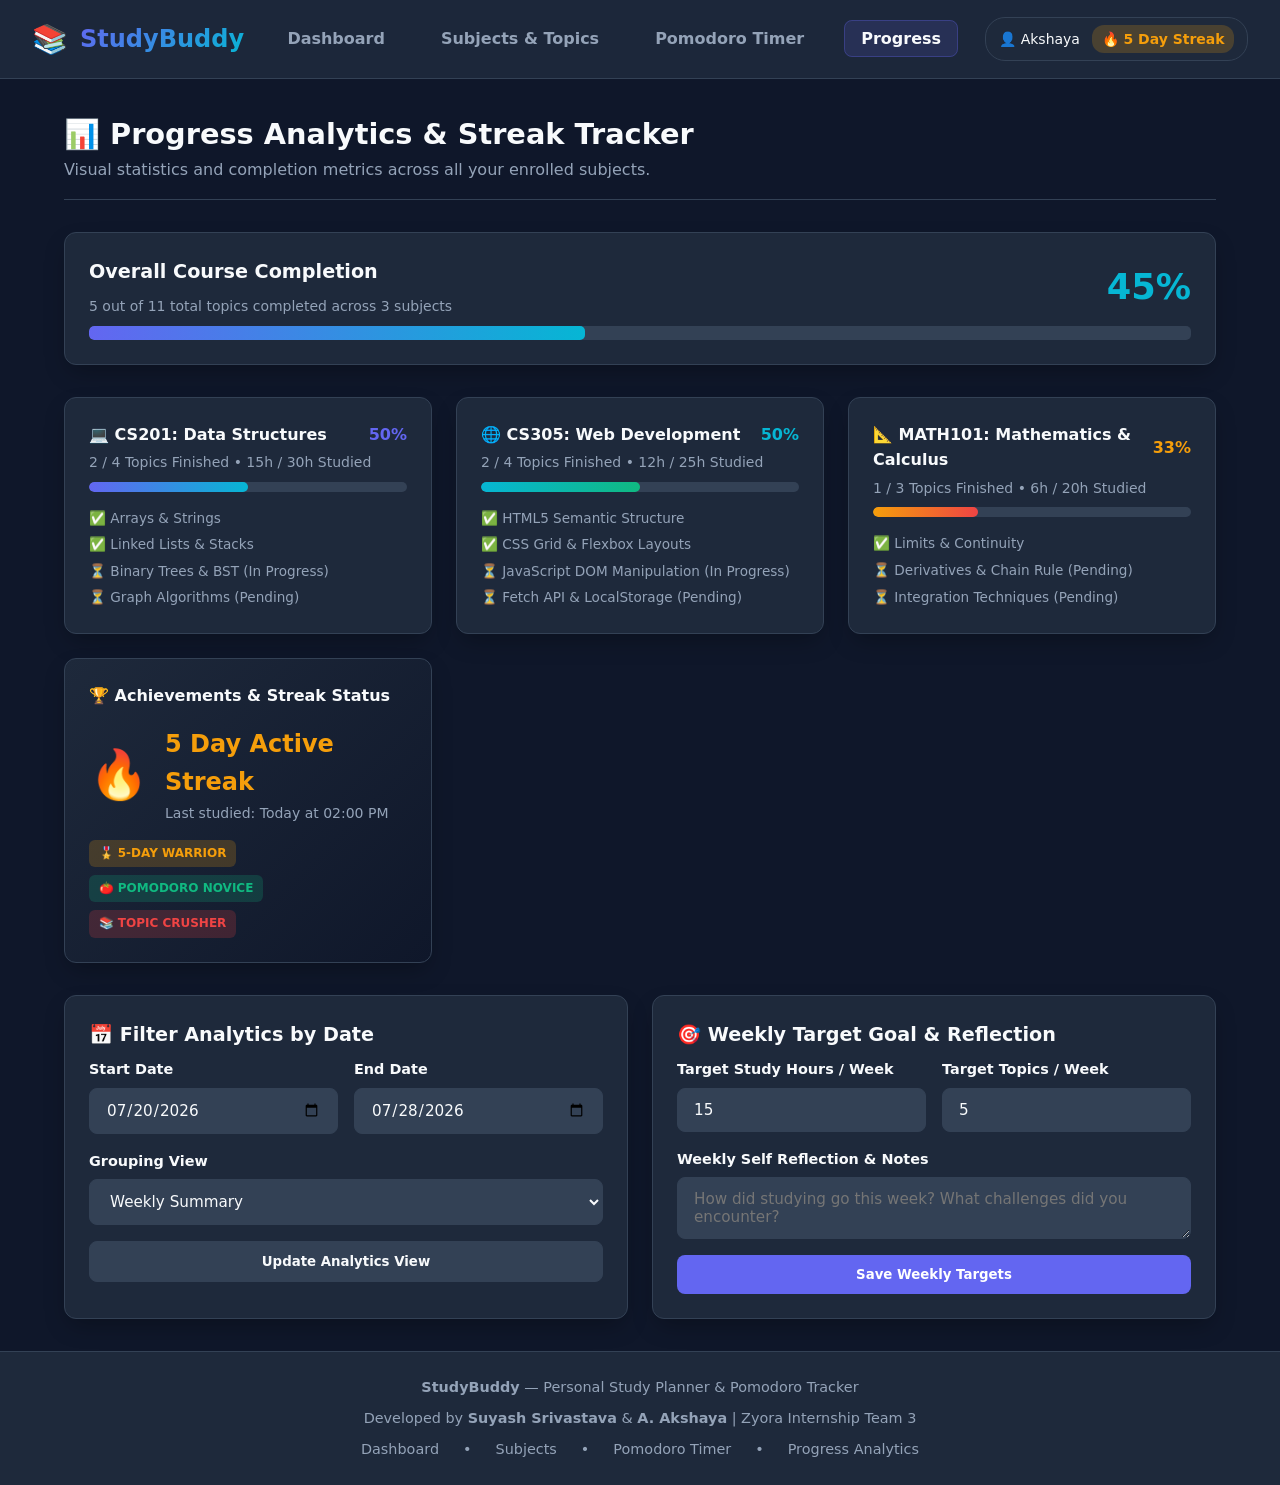
==== pages/progress.html @ 3e4cda9d "refactor: reorganize folder structure into /pages, /css, /js, /images and convert all pages to pure " ====
<!DOCTYPE html>
<html lang="en">
<head>
  <meta charset="UTF-8">
  <meta name="viewport" content="width=device-width, initial-scale=1.0">
  <title>Progress & Analytics — StudyBuddy</title>
  <meta name="description" content="Track study progress, view subject completion percentages, streak counter history, and set weekly learning targets.">
  <link rel="stylesheet" href="../css/style.css">
</head>
<body>

  <!-- Header & Navigation -->
  <header>
    <div class="logo-area">
      <span>📚</span>
      <h1>StudyBuddy</h1>
    </div>
    <nav aria-label="Main Navigation">
      <ul>
        <li><a href="../index.html">Dashboard</a></li>
        <li><a href="subjects.html">Subjects & Topics</a></li>
        <li><a href="timer.html">Pomodoro Timer</a></li>
        <li><a href="progress.html" class="active">Progress</a></li>
      </ul>
    </nav>
    <div class="user-badge">
      <span>👤 Akshaya</span>
      <span class="streak-pill">🔥 5 Day Streak</span>
    </div>
  </header>

  <!-- Main Content Area -->
  <main id="main-content">
    
    <!-- Page Header -->
    <div class="page-header">
      <div>
        <h2>📊 Progress Analytics & Streak Tracker</h2>
        <p>Visual statistics and completion metrics across all your enrolled subjects.</p>
      </div>
    </div>

    <!-- Overall Summary Banner -->
    <section class="card" id="overall-progress-card">
      <div class="progress-summary-header">
        <div>
          <h3>Overall Course Completion</h3>
          <p class="section-subtext">5 out of 11 total topics completed across 3 subjects</p>
        </div>
        <div class="progress-percentage-large">45%</div>
      </div>

      <div class="progress-bar-bg progress-bar-large">
        <div class="progress-bar-fill progress-fill-45"></div>
      </div>
    </section>

    <!-- Progress per Subject Cards Grid -->
    <section id="subject-progress-grid" class="grid-2">
      
      <!-- CS201 Progress Card -->
      <article class="card">
        <div class="progress-card-header">
          <h4>💻 CS201: Data Structures</h4>
          <span class="progress-badge-primary">50%</span>
        </div>
        <p class="section-subtext">2 / 4 Topics Finished • 15h / 30h Studied</p>
        <div class="progress-bar-bg">
          <div class="progress-bar-fill progress-fill-50"></div>
        </div>
        <ul class="progress-topic-breakdown">
          <li>✅ Arrays & Strings</li>
          <li>✅ Linked Lists & Stacks</li>
          <li>⏳ Binary Trees & BST (In Progress)</li>
          <li>⏳ Graph Algorithms (Pending)</li>
        </ul>
      </article>

      <!-- CS305 Progress Card -->
      <article class="card">
        <div class="progress-card-header">
          <h4>🌐 CS305: Web Development</h4>
          <span class="progress-badge-secondary">50%</span>
        </div>
        <p class="section-subtext">2 / 4 Topics Finished • 12h / 25h Studied</p>
        <div class="progress-bar-bg">
          <div class="progress-bar-fill progress-fill-50 progress-cyan"></div>
        </div>
        <ul class="progress-topic-breakdown">
          <li>✅ HTML5 Semantic Structure</li>
          <li>✅ CSS Grid & Flexbox Layouts</li>
          <li>⏳ JavaScript DOM Manipulation (In Progress)</li>
          <li>⏳ Fetch API & LocalStorage (Pending)</li>
        </ul>
      </article>

      <!-- MATH101 Progress Card -->
      <article class="card">
        <div class="progress-card-header">
          <h4>📐 MATH101: Mathematics & Calculus</h4>
          <span class="progress-badge-accent">33%</span>
        </div>
        <p class="section-subtext">1 / 3 Topics Finished • 6h / 20h Studied</p>
        <div class="progress-bar-bg">
          <div class="progress-bar-fill progress-fill-33 progress-amber"></div>
        </div>
        <ul class="progress-topic-breakdown">
          <li>✅ Limits & Continuity</li>
          <li>⏳ Derivatives & Chain Rule (Pending)</li>
          <li>⏳ Integration Techniques (Pending)</li>
        </ul>
      </article>

      <!-- Streak & Badges Card -->
      <article class="card achievement-card">
        <h4>🏆 Achievements & Streak Status</h4>
        <div class="streak-banner">
          <div class="streak-icon">🔥</div>
          <div>
            <div class="streak-title">5 Day Active Streak</div>
            <p class="section-subtext">Last studied: Today at 02:00 PM</p>
          </div>
        </div>
        <div class="badge-row">
          <span class="badge badge-medium">🎖️ 5-Day Warrior</span>
          <span class="badge badge-low">🍅 Pomodoro Novice</span>
          <span class="badge badge-high">📚 Topic Crusher</span>
        </div>
      </article>

    </section>

    <!-- Two-Column Section: Date Filter Form & Goal Reflection Form -->
    <div class="grid-2">

      <!-- Form 1: Progress Date Range Filter -->
      <section class="card" id="date-filter-card">
        <h3>📅 Filter Analytics by Date</h3>
        <form id="progress-filter-form" action="#" method="GET">
          <div class="form-row">
            <div class="form-group">
              <label for="start-date">Start Date</label>
              <input type="date" id="start-date" name="start-date" value="2026-07-20">
            </div>

            <div class="form-group">
              <label for="end-date">End Date</label>
              <input type="date" id="end-date" name="end-date" value="2026-07-28">
            </div>
          </div>

          <div class="form-group">
            <label for="view-type">Grouping View</label>
            <select id="view-type" name="view-type">
              <option value="daily">Daily Breakdown</option>
              <option value="weekly" selected>Weekly Summary</option>
              <option value="monthly">Monthly Overview</option>
            </select>
          </div>

          <button type="submit" class="btn btn-secondary">Update Analytics View</button>
        </form>
      </section>

      <!-- Form 2: Weekly Goal Setting & Self Reflection -->
      <section class="card" id="goal-reflection-card">
        <h3>🎯 Weekly Target Goal & Reflection</h3>
        <form id="weekly-goal-form" action="#" method="POST">
          <div class="form-row">
            <div class="form-group">
              <label for="target-weekly-hours">Target Study Hours / Week</label>
              <input type="number" id="target-weekly-hours" name="target-weekly-hours" value="15" min="1" max="100" required>
            </div>

            <div class="form-group">
              <label for="target-topics-count">Target Topics / Week</label>
              <input type="number" id="target-topics-count" name="target-topics-count" value="5" min="1" max="50" required>
            </div>
          </div>

          <div class="form-group">
            <label for="weekly-reflection">Weekly Self Reflection & Notes</label>
            <textarea id="weekly-reflection" name="weekly-reflection" rows="2" placeholder="How did studying go this week? What challenges did you encounter?"></textarea>
          </div>

          <button type="submit" class="btn">Save Weekly Targets</button>
        </form>
      </section>

    </div>

  </main>

  <!-- Shared Footer -->
  <footer>
    <p><strong>StudyBuddy</strong> — Personal Study Planner & Pomodoro Tracker</p>
    <p>Developed by <strong>Suyash Srivastava</strong> & <strong>A. Akshaya</strong> | Zyora Internship Team 3</p>
    <div class="footer-links">
      <a href="../index.html">Dashboard</a> •
      <a href="subjects.html">Subjects</a> •
      <a href="timer.html">Pomodoro Timer</a> •
      <a href="progress.html">Progress Analytics</a>
    </div>
  </footer>

  <script src="../js/script.js"></script>
</body>
</html>
---- css/style.css ----
/* StudyBuddy CSS Stylesheet */
:root {
  --primary: #6366f1;
  --primary-hover: #4f46e5;
  --secondary: #06b6d4;
  --accent: #f59e0b;
  --success: #10b981;
  --danger: #ef4444;
  --bg-dark: #0f172a;
  --bg-card: #1e293b;
  --bg-input: #334155;
  --text-main: #f8fafc;
  --text-muted: #94a3b8;
  --border: #334155;
  --radius: 12px;
  --shadow: 0 10px 25px -5px rgba(0, 0, 0, 0.3);
}

* {
  box-sizing: border-box;
  margin: 0;
  padding: 0;
  font-family: 'Segoe UI', system-ui, -apple-system, sans-serif;
}

body {
  background-color: var(--bg-dark);
  color: var(--text-main);
  line-height: 1.6;
  min-height: 100vh;
  display: flex;
  flex-direction: column;
}

/* Header & Navigation */
header {
  background-color: rgba(30, 41, 59, 0.95);
  backdrop-filter: blur(10px);
  border-bottom: 1px solid var(--border);
  position: sticky;
  top: 0;
  z-index: 100;
  padding: 1rem 2rem;
  display: flex;
  justify-content: space-between;
  align-items: center;
  flex-wrap: wrap;
  gap: 1rem;
}

.logo-area {
  display: flex;
  align-items: center;
  gap: 0.75rem;
}

.logo-area span {
  font-size: 1.8rem;
}

.logo-area h1 {
  font-size: 1.5rem;
  font-weight: 700;
  background: linear-gradient(135deg, #6366f1, #06b6d4);
  -webkit-background-clip: text;
  -webkit-text-fill-color: transparent;
}

nav ul {
  display: flex;
  list-style: none;
  gap: 1.5rem;
}

nav a {
  color: var(--text-muted);
  text-decoration: none;
  font-weight: 600;
  padding: 0.5rem 1rem;
  border-radius: 8px;
  transition: all 0.2s ease;
}

nav a:hover,
nav a.active {
  color: var(--text-main);
  background-color: rgba(99, 102, 241, 0.15);
  border: 1px solid rgba(99, 102, 241, 0.3);
}

.user-badge {
  display: flex;
  align-items: center;
  gap: 0.75rem;
  background: var(--bg-card);
  padding: 0.4rem 0.8rem;
  border-radius: 20px;
  border: 1px solid var(--border);
  font-size: 0.875rem;
}

.streak-pill {
  background: rgba(245, 158, 11, 0.2);
  color: var(--accent);
  padding: 0.2rem 0.6rem;
  border-radius: 12px;
  font-weight: 700;
}

/* Main Container */
main {
  flex: 1;
  max-width: 1200px;
  width: 100%;
  margin: 0 auto;
  padding: 2rem 1.5rem;
  display: flex;
  flex-direction: column;
  gap: 2rem;
}

.page-header {
  display: flex;
  justify-content: space-between;
  align-items: center;
  flex-wrap: wrap;
  gap: 1rem;
  padding-bottom: 1rem;
  border-bottom: 1px solid var(--border);
}

.page-header h2 {
  font-size: 1.8rem;
  font-weight: 700;
}

.page-header p {
  color: var(--text-muted);
}

/* Welcome Banner */
#welcome-banner {
  background: linear-gradient(135deg, #1e1b4b, #312e81);
  border-color: #4338ca;
  display: flex;
  justify-content: space-between;
  align-items: center;
  flex-wrap: wrap;
  gap: 1rem;
}

#welcome-banner p {
  color: #c7d2fe;
}

/* Grids */
.grid-2 {
  display: grid;
  grid-template-columns: repeat(auto-fit, minmax(320px, 1fr));
  gap: 1.5rem;
}

.grid-4 {
  display: grid;
  grid-template-columns: repeat(auto-fit, minmax(220px, 1fr));
  gap: 1.25rem;
}

.form-column {
  display: flex;
  flex-direction: column;
  gap: 1.5rem;
}

/* Cards */
.card {
  background: var(--bg-card);
  border: 1px solid var(--border);
  border-radius: var(--radius);
  padding: 1.5rem;
  box-shadow: var(--shadow);
}

.card h3 {
  font-size: 1.2rem;
  margin-bottom: 0.5rem;
}

.stat-card {
  display: flex;
  align-items: center;
  gap: 1rem;
}

.stat-icon {
  font-size: 2rem;
  width: 50px;
  height: 50px;
  border-radius: 12px;
  background: rgba(99, 102, 241, 0.15);
  display: flex;
  align-items: center;
  justify-content: center;
}

.stat-value {
  font-size: 1.8rem;
  font-weight: 800;
  line-height: 1;
}

.stat-label {
  color: var(--text-muted);
  font-size: 0.875rem;
}

/* Forms & Inputs */
form {
  display: flex;
  flex-direction: column;
  gap: 1rem;

}

.form-group {
  display: flex;
  flex-direction: column;
  gap: 0.4rem;
}

.form-row {
  display: flex;
  gap: 1rem;
  flex-wrap: wrap;
}

.form-row .form-group {
  flex: 1;
  min-width: 200px;
}

.filter-form-row {
  align-items: flex-end;
}

.flex-2 {
  flex: 2;
}

label {
  font-weight: 600;
  font-size: 0.9rem;
  color: var(--text-main);
}

.checkbox-label {
  display: flex;
  align-items: center;
  gap: 0.5rem;
  cursor: pointer;
}

input[type="text"],
input[type="number"],
input[type="date"],
input[type="time"],
select,
textarea {
  width: 100%;
  padding: 0.75rem 1rem;
  background: var(--bg-input);
  border: 1px solid var(--border);
  border-radius: 8px;
  color: var(--text-main);
  font-size: 0.95rem;
  outline: none;
  transition: border-color 0.2s ease;
}

input:focus,
select:focus,
textarea:focus {
  border-color: var(--primary);
}

.btn {
  display: inline-flex;
  align-items: center;
  justify-content: center;
  gap: 0.5rem;
  padding: 0.75rem 1.5rem;
  background: var(--primary);
  color: #fff;
  font-weight: 600;
  border: none;
  border-radius: 8px;
  cursor: pointer;
  text-decoration: none;
  width: 100%;
  transition: background 0.2s ease;
}

.btn:hover {
  background: var(--primary-hover);
}

.btn-secondary {
  background: var(--bg-input);
  color: var(--text-main);
  border: 1px solid var(--border);
}

.btn-secondary:hover {
  background: var(--border);
}

.btn-danger {
  background: var(--danger);
}

.btn-success {
  background: var(--success);
}

/* Topic Checklists */
.topic-list {
  list-style: none;
  display: flex;
  flex-direction: column;
  gap: 0.75rem;
  margin-top: 1rem;
}

.topic-item {
  display: flex;
  align-items: center;
  justify-content: space-between;
  background: var(--bg-input);
  padding: 0.75rem 1rem;
  border-radius: 8px;
  border: 1px solid var(--border);
}

.topic-item label {
  display: flex;
  align-items: center;
  gap: 0.75rem;
  cursor: pointer;
}

.badge {
  padding: 0.25rem 0.6rem;
  border-radius: 6px;
  font-size: 0.75rem;
  font-weight: 700;
  text-transform: uppercase;
  display: inline-block;
}

.badge-high { background: rgba(239, 68, 68, 0.2); color: var(--danger); }
.badge-medium { background: rgba(245, 158, 11, 0.2); color: var(--accent); }
.badge-low { background: rgba(16, 185, 129, 0.2); color: var(--success); }

/* Progress Bar */
.progress-bar-bg {
  width: 100%;
  height: 10px;
  background: var(--bg-input);
  border-radius: 5px;
  overflow: hidden;
  margin-top: 0.5rem;
}

.progress-bar-large {
  height: 14px;
}

.progress-bar-fill {
  height: 100%;
  background: linear-gradient(90deg, var(--primary), var(--secondary));
  border-radius: 5px;
  transition: width 0.3s ease;
}

.progress-fill-50 { width: 50%; }
.progress-fill-33 { width: 33%; }
.progress-fill-45 { width: 45%; }
.progress-cyan { background: linear-gradient(90deg, #06b6d4, #10b981); }
.progress-amber { background: linear-gradient(90deg, #f59e0b, #ef4444); }

.subject-card-stack {
  display: flex;
  flex-direction: column;
  gap: 1.5rem;
}

.subject-card-header {
  display: flex;
  justify-content: space-between;
  align-items: center;
  margin-bottom: 0.5rem;
}

.section-subtext {
  color: var(--text-muted);
  font-size: 0.875rem;
}

/* Timer Display Page */
.timer-box {
  text-align: center;
  padding: 2.5rem;
}

.timer-mode-group {
  display: flex;
  justify-content: center;
  gap: 0.75rem;
  margin-bottom: 1.5rem;
  flex-wrap: wrap;
}

.timer-mode-group .btn {
  width: auto;
}

.active-task-text {
  color: var(--text-muted);
  font-size: 1.1rem;
}

.active-task-text strong {
  color: var(--secondary);
}

.timer-clock {
  font-size: 4.5rem;
  font-weight: 800;
  font-family: monospace;
  letter-spacing: 2px;
  margin: 1rem 0;
  color: var(--secondary);
}

.timer-controls {
  display: flex;
  justify-content: center;
  gap: 1rem;
  margin-top: 1.5rem;
}

.timer-controls .btn {
  width: auto;
  font-size: 1.1rem;
  padding: 0.8rem 1.8rem;
}

/* Session History Table */
.table-wrapper {
  overflow-x: auto;
  margin-top: 1rem;
}

.session-table {
  width: 100%;
  border-collapse: collapse;
  text-align: left;
}

.session-table th {
  padding: 0.75rem;
  border-bottom: 1px solid var(--border);
  color: var(--text-muted);
}

.session-table td {
  padding: 0.75rem;
  border-bottom: 1px solid var(--border);
}

/* Progress Page Components */
.progress-summary-header {
  display: flex;
  justify-content: space-between;
  align-items: center;
  flex-wrap: wrap;
  gap: 1rem;
  margin-bottom: 0.5rem;
}

.progress-percentage-large {
  font-size: 2.2rem;
  font-weight: 800;
  color: var(--secondary);
}

.progress-card-header {
  display: flex;
  justify-content: space-between;
  align-items: center;
  margin-bottom: 0.25rem;
}

.progress-badge-primary { font-weight: 700; color: var(--primary); }
.progress-badge-secondary { font-weight: 700; color: var(--secondary); }
.progress-badge-accent { font-weight: 700; color: var(--accent); }

.progress-topic-breakdown {
  margin-top: 1rem;
  font-size: 0.85rem;
  color: var(--text-muted);
  list-style: none;
  display: flex;
  flex-direction: column;
  gap: 0.3rem;
}

.achievement-card {
  background: linear-gradient(135deg, #1e293b, #0f172a);
}

.streak-banner {
  display: flex;
  gap: 1rem;
  align-items: center;
  margin: 1rem 0;
}

.streak-icon {
  font-size: 3rem;
}

.streak-title {
  font-size: 1.5rem;
  font-weight: 800;
  color: var(--accent);
}

.badge-row {
  display: flex;
  gap: 0.5rem;
  flex-wrap: wrap;
  margin-top: 1rem;
}

/* Footer */
footer {
  background: var(--bg-card);
  border-top: 1px solid var(--border);
  padding: 1.5rem 2rem;
  margin-top: auto;
  text-align: center;
  color: var(--text-muted);
  font-size: 0.9rem;
}

footer p {
  margin-bottom: 0.5rem;
}

.footer-links {
  display: flex;
  justify-content: center;
  gap: 1.5rem;
  margin-top: 0.5rem;
}

.footer-links a {
  color: var(--text-muted);
  text-decoration: none;
}

.footer-links a:hover {
  color: var(--primary);
}
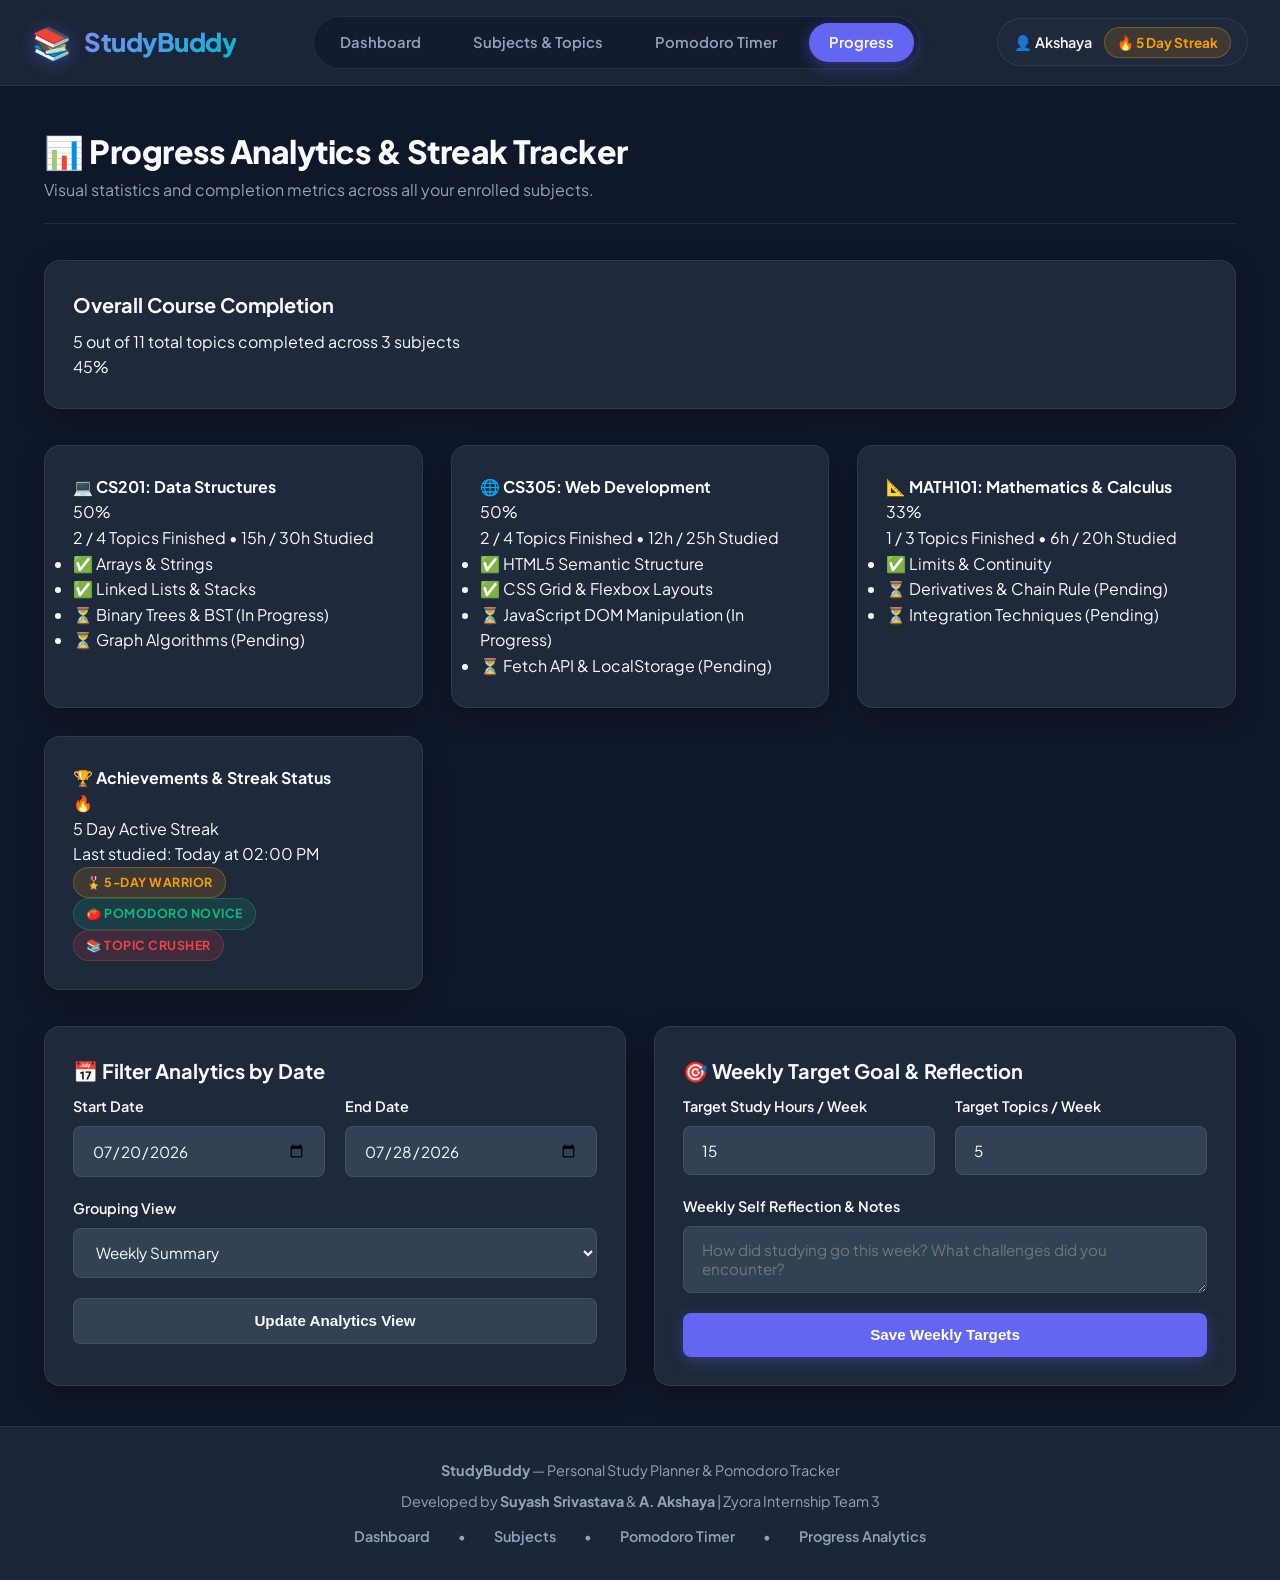
==== commit 967a5c51: "feat: build styled subjects.html and progress.html pages and update cross-page navigation links" ====
--- a/pages/progress.html
+++ b/pages/progress.html
@@ -203,6 +203,5 @@
     </div>
   </footer>
 
-  <script src="../js/script.js"></script>
 </body>
 </html>
--- a/css/style.css
+++ b/css/style.css
@@ -1,91 +1,134 @@
-/* StudyBuddy CSS Stylesheet */
+/* ==========================================================================
+   StudyBuddy — Shared Master Stylesheet (Day 2 Design Upgrade)
+   ========================================================================== */
+
+@import url('https://fonts.googleapis.com/css2?family=Plus+Jakarta+Sans:wght@400;500;600;700;800&family=JetBrains+Mono:wght@600;800&display=swap');
+
+/* --- Design Tokens & Color Palette --- */
 :root {
   --primary: #6366f1;
   --primary-hover: #4f46e5;
+  --primary-light: rgba(99, 102, 241, 0.15);
   --secondary: #06b6d4;
+  --secondary-hover: #0891b2;
   --accent: #f59e0b;
   --success: #10b981;
   --danger: #ef4444;
-  --bg-dark: #0f172a;
+  
+  --bg: #0f172a;
   --bg-card: #1e293b;
+  --bg-card-hover: #24334a;
   --bg-input: #334155;
-  --text-main: #f8fafc;
+  
+  --text: #f8fafc;
   --text-muted: #94a3b8;
-  --border: #334155;
-  --radius: 12px;
-  --shadow: 0 10px 25px -5px rgba(0, 0, 0, 0.3);
-}
-
-* {
+  
+  --border: rgba(255, 255, 255, 0.08);
+  --border-hover: rgba(99, 102, 241, 0.4);
+  
+  --radius: 16px;
+  --radius-sm: 8px;
+  
+  --shadow: 0 10px 30px -5px rgba(0, 0, 0, 0.35);
+  --shadow-hover: 0 20px 40px -10px rgba(99, 102, 241, 0.25);
+  
+  --font-main: 'Plus Jakarta Sans', system-ui, -apple-system, sans-serif;
+  --font-mono: 'JetBrains Mono', monospace;
+  
+  --transition: all 0.25s cubic-bezier(0.4, 0, 0.2, 1);
+}
+
+/* --- Global Reset & Base Setup --- */
+*, *::before, *::after {
   box-sizing: border-box;
   margin: 0;
   padding: 0;
-  font-family: 'Segoe UI', system-ui, -apple-system, sans-serif;
+}
+
+html {
+  scroll-behavior: smooth;
+  font-size: 16px;
 }
 
 body {
-  background-color: var(--bg-dark);
-  color: var(--text-main);
+  background-color: var(--bg);
+  color: var(--text);
+  font-family: var(--font-main);
   line-height: 1.6;
   min-height: 100vh;
   display: flex;
   flex-direction: column;
-}
-
-/* Header & Navigation */
+  -webkit-font-smoothing: antialiased;
+}
+
+/* --- Header & Navigation --- */
 header {
-  background-color: rgba(30, 41, 59, 0.95);
-  backdrop-filter: blur(10px);
+  background: rgba(30, 41, 59, 0.85);
+  backdrop-filter: blur(16px);
+  -webkit-backdrop-filter: blur(16px);
   border-bottom: 1px solid var(--border);
   position: sticky;
   top: 0;
-  z-index: 100;
+  z-index: 1000;
   padding: 1rem 2rem;
   display: flex;
   justify-content: space-between;
   align-items: center;
   flex-wrap: wrap;
-  gap: 1rem;
+  gap: 1.25rem;
 }
 
 .logo-area {
   display: flex;
   align-items: center;
   gap: 0.75rem;
+  cursor: pointer;
 }
 
 .logo-area span {
-  font-size: 1.8rem;
+  font-size: 2rem;
+  filter: drop-shadow(0 2px 8px rgba(99, 102, 241, 0.4));
 }
 
 .logo-area h1 {
-  font-size: 1.5rem;
-  font-weight: 700;
-  background: linear-gradient(135deg, #6366f1, #06b6d4);
+  font-size: 1.6rem;
+  font-weight: 800;
+  background: linear-gradient(135deg, #818cf8 0%, #06b6d4 100%);
   -webkit-background-clip: text;
   -webkit-text-fill-color: transparent;
+  letter-spacing: -0.5px;
 }
 
 nav ul {
   display: flex;
   list-style: none;
-  gap: 1.5rem;
+  gap: 0.75rem;
+  background: rgba(15, 23, 42, 0.6);
+  padding: 0.35rem;
+  border-radius: 30px;
+  border: 1px solid var(--border);
 }
 
 nav a {
   color: var(--text-muted);
   text-decoration: none;
   font-weight: 600;
-  padding: 0.5rem 1rem;
-  border-radius: 8px;
-  transition: all 0.2s ease;
-}
-
-nav a:hover,
+  font-size: 0.925rem;
+  padding: 0.5rem 1.25rem;
+  border-radius: 20px;
+  transition: var(--transition);
+  display: inline-block;
+}
+
+nav a:hover {
+  color: var(--text);
+  background: rgba(255, 255, 255, 0.05);
+}
+
 nav a.active {
-  color: var(--text-main);
-  background-color: rgba(99, 102, 241, 0.15);
-  border: 1px solid rgba(99, 102, 241, 0.3);
+  color: #fff;
+  background: var(--primary);
+  box-shadow: 0 4px 15px rgba(99, 102, 241, 0.4);
 }
 
 .user-badge {
@@ -93,144 +136,196 @@
   align-items: center;
   gap: 0.75rem;
   background: var(--bg-card);
-  padding: 0.4rem 0.8rem;
+  padding: 0.45rem 1rem;
+  border-radius: 30px;
+  border: 1px solid var(--border);
+  font-size: 0.9rem;
+  font-weight: 600;
+}
+
+.streak-pill {
+  background: rgba(245, 158, 11, 0.15);
+  color: var(--accent);
+  border: 1px solid rgba(245, 158, 11, 0.3);
+  padding: 0.25rem 0.75rem;
   border-radius: 20px;
-  border: 1px solid var(--border);
-  font-size: 0.875rem;
-}
-
-.streak-pill {
-  background: rgba(245, 158, 11, 0.2);
-  color: var(--accent);
-  padding: 0.2rem 0.6rem;
-  border-radius: 12px;
   font-weight: 700;
-}
-
-/* Main Container */
+  font-size: 0.85rem;
+  animation: pulse-glow 3s infinite alternate;
+}
+
+@keyframes pulse-glow {
+  0% { box-shadow: 0 0 0 0 rgba(245, 158, 11, 0.2); }
+  100% { box-shadow: 0 0 12px 2px rgba(245, 158, 11, 0.4); }
+}
+
+/* --- Main Layout Container --- */
 main {
   flex: 1;
-  max-width: 1200px;
+  max-width: 1240px;
   width: 100%;
   margin: 0 auto;
-  padding: 2rem 1.5rem;
+  padding: 2.5rem 1.5rem;
   display: flex;
   flex-direction: column;
-  gap: 2rem;
-}
-
+  gap: 2.25rem;
+}
+
+/* --- Section Headers --- */
 .page-header {
   display: flex;
   justify-content: space-between;
   align-items: center;
   flex-wrap: wrap;
   gap: 1rem;
-  padding-bottom: 1rem;
+  padding-bottom: 1.25rem;
   border-bottom: 1px solid var(--border);
 }
 
 .page-header h2 {
-  font-size: 1.8rem;
-  font-weight: 700;
+  font-size: 2rem;
+  font-weight: 800;
+  letter-spacing: -0.5px;
 }
 
 .page-header p {
   color: var(--text-muted);
-}
-
-/* Welcome Banner */
-#welcome-banner {
-  background: linear-gradient(135deg, #1e1b4b, #312e81);
-  border-color: #4338ca;
-  display: flex;
-  justify-content: space-between;
-  align-items: center;
-  flex-wrap: wrap;
-  gap: 1rem;
-}
-
-#welcome-banner p {
-  color: #c7d2fe;
-}
-
-/* Grids */
-.grid-2 {
-  display: grid;
-  grid-template-columns: repeat(auto-fit, minmax(320px, 1fr));
-  gap: 1.5rem;
-}
-
-.grid-4 {
-  display: grid;
-  grid-template-columns: repeat(auto-fit, minmax(220px, 1fr));
-  gap: 1.25rem;
-}
-
-.form-column {
-  display: flex;
-  flex-direction: column;
-  gap: 1.5rem;
-}
-
-/* Cards */
+  font-size: 1rem;
+}
+
+/* --- Cards Component --- */
 .card {
   background: var(--bg-card);
   border: 1px solid var(--border);
   border-radius: var(--radius);
+  padding: 1.75rem;
+  box-shadow: var(--shadow);
+  transition: var(--transition);
+  position: relative;
+  overflow: hidden;
+}
+
+.card:hover {
+  border-color: var(--border-hover);
+}
+
+.card h3 {
+  font-size: 1.25rem;
+  font-weight: 700;
+  margin-bottom: 0.5rem;
+  color: var(--text);
+}
+
+/* Welcome Hero Banner */
+#welcome-banner {
+  background: linear-gradient(135deg, #1e1b4b 0%, #312e81 60%, #1e293b 100%);
+  border: 1px solid rgba(99, 102, 241, 0.4);
+  display: flex;
+  justify-content: space-between;
+  align-items: center;
+  flex-wrap: wrap;
+  gap: 1.5rem;
+  padding: 2.25rem;
+}
+
+#welcome-banner h2 {
+  font-size: 1.85rem;
+  font-weight: 800;
+  margin-bottom: 0.35rem;
+}
+
+#welcome-banner p {
+  color: #c7d2fe;
+  font-size: 1.05rem;
+  max-width: 650px;
+}
+
+#welcome-banner .btn {
+  background: linear-gradient(135deg, #06b6d4 0%, #0891b2 100%);
+  box-shadow: 0 4px 20px rgba(6, 182, 212, 0.4);
+}
+
+#welcome-banner .btn:hover {
+  transform: translateY(-2px);
+  box-shadow: 0 6px 25px rgba(6, 182, 212, 0.6);
+}
+
+/* Grid Layouts */
+.grid-2 {
+  display: grid;
+  grid-template-columns: repeat(auto-fit, minmax(340px, 1fr));
+  gap: 1.75rem;
+}
+
+.grid-4 {
+  display: grid;
+  grid-template-columns: repeat(auto-fit, minmax(230px, 1fr));
+  gap: 1.5rem;
+}
+
+.form-column {
+  display: flex;
+  flex-direction: column;
+  gap: 1.75rem;
+}
+
+/* Stat Cards */
+.stat-card {
+  display: flex;
+  align-items: center;
+  gap: 1.25rem;
   padding: 1.5rem;
-  box-shadow: var(--shadow);
-}
-
-.card h3 {
-  font-size: 1.2rem;
-  margin-bottom: 0.5rem;
-}
-
-.stat-card {
-  display: flex;
-  align-items: center;
-  gap: 1rem;
+}
+
+.stat-card:hover {
+  transform: translateY(-3px);
+  box-shadow: var(--shadow-hover);
+  background: var(--bg-card-hover);
 }
 
 .stat-icon {
-  font-size: 2rem;
-  width: 50px;
-  height: 50px;
-  border-radius: 12px;
-  background: rgba(99, 102, 241, 0.15);
+  font-size: 2.2rem;
+  width: 58px;
+  height: 58px;
+  border-radius: var(--radius-sm);
+  background: var(--primary-light);
+  border: 1px solid rgba(99, 102, 241, 0.2);
   display: flex;
   align-items: center;
   justify-content: center;
+  flex-shrink: 0;
 }
 
 .stat-value {
-  font-size: 1.8rem;
+  font-size: 1.85rem;
   font-weight: 800;
-  line-height: 1;
+  line-height: 1.1;
+  color: var(--text);
 }
 
 .stat-label {
   color: var(--text-muted);
   font-size: 0.875rem;
-}
-
-/* Forms & Inputs */
+  font-weight: 500;
+}
+
+/* --- Forms & Field Styling --- */
 form {
   display: flex;
   flex-direction: column;
-  gap: 1rem;
-
+  gap: 1.25rem;
+  margin-top: 0.5rem;
 }
 
 .form-group {
   display: flex;
   flex-direction: column;
-  gap: 0.4rem;
+  gap: 0.5rem;
 }
 
 .form-row {
   display: flex;
-  gap: 1rem;
+  gap: 1.25rem;
   flex-wrap: wrap;
 }
 
@@ -239,25 +334,18 @@
   min-width: 200px;
 }
 
-.filter-form-row {
-  align-items: flex-end;
-}
-
-.flex-2 {
-  flex: 2;
-}
-
 label {
   font-weight: 600;
   font-size: 0.9rem;
-  color: var(--text-main);
+  color: var(--text);
+  display: flex;
+  align-items: center;
+  gap: 0.5rem;
 }
 
 .checkbox-label {
-  display: flex;
-  align-items: center;
-  gap: 0.5rem;
   cursor: pointer;
+  user-select: none;
 }
 
 input[type="text"],
@@ -267,68 +355,102 @@
 select,
 textarea {
   width: 100%;
-  padding: 0.75rem 1rem;
+  padding: 0.85rem 1.1rem;
   background: var(--bg-input);
   border: 1px solid var(--border);
-  border-radius: 8px;
-  color: var(--text-main);
+  border-radius: var(--radius-sm);
+  color: var(--text);
+  font-family: var(--font-main);
   font-size: 0.95rem;
   outline: none;
-  transition: border-color 0.2s ease;
+  transition: var(--transition);
+}
+
+input[type="text"]:hover,
+input[type="number"]:hover,
+select:hover,
+textarea:hover {
+  border-color: rgba(255, 255, 255, 0.2);
 }
 
 input:focus,
 select:focus,
 textarea:focus {
   border-color: var(--primary);
-}
-
+  box-shadow: 0 0 0 3px rgba(99, 102, 241, 0.25);
+  background: #3b4c63;
+}
+
+/* --- Buttons Component --- */
 .btn {
   display: inline-flex;
   align-items: center;
   justify-content: center;
-  gap: 0.5rem;
-  padding: 0.75rem 1.5rem;
+  gap: 0.6rem;
+  padding: 0.85rem 1.75rem;
   background: var(--primary);
-  color: #fff;
-  font-weight: 600;
+  color: #ffffff;
+  font-weight: 700;
+  font-size: 0.95rem;
   border: none;
-  border-radius: 8px;
+  border-radius: var(--radius-sm);
   cursor: pointer;
   text-decoration: none;
   width: 100%;
-  transition: background 0.2s ease;
+  transition: var(--transition);
+  box-shadow: 0 4px 15px rgba(99, 102, 241, 0.3);
 }
 
 .btn:hover {
   background: var(--primary-hover);
+  transform: translateY(-2px);
+  box-shadow: 0 6px 20px rgba(99, 102, 241, 0.45);
+}
+
+.btn:active {
+  transform: translateY(0);
 }
 
 .btn-secondary {
   background: var(--bg-input);
-  color: var(--text-main);
+  color: var(--text);
   border: 1px solid var(--border);
+  box-shadow: none;
 }
 
 .btn-secondary:hover {
-  background: var(--border);
+  background: rgba(255, 255, 255, 0.1);
+  border-color: rgba(255, 255, 255, 0.25);
+  box-shadow: 0 4px 15px rgba(0, 0, 0, 0.2);
 }
 
 .btn-danger {
   background: var(--danger);
+  box-shadow: 0 4px 15px rgba(239, 68, 68, 0.3);
+}
+
+.btn-danger:hover {
+  background: #dc2626;
+  box-shadow: 0 6px 20px rgba(239, 68, 68, 0.45);
 }
 
 .btn-success {
   background: var(--success);
-}
-
-/* Topic Checklists */
+  box-shadow: 0 4px 15px rgba(16, 185, 129, 0.3);
+}
+
+.btn-success:hover {
+  background: #059669;
+  box-shadow: 0 6px 20px rgba(16, 185, 129, 0.45);
+}
+
+/* --- Checkable Topic Lists --- */
 .topic-list {
   list-style: none;
   display: flex;
   flex-direction: column;
-  gap: 0.75rem;
-  margin-top: 1rem;
+  gap: 0.85rem;
+  margin-top: 1.25rem;
 }
 
 .topic-item {
@@ -336,218 +458,173 @@
   align-items: center;
   justify-content: space-between;
   background: var(--bg-input);
-  padding: 0.75rem 1rem;
-  border-radius: 8px;
+  padding: 0.9rem 1.25rem;
+  border-radius: var(--radius-sm);
   border: 1px solid var(--border);
+  transition: var(--transition);
+}
+
+.topic-item:hover {
+  background: #3b4c6e;
+  border-color: var(--border-hover);
+  transform: translateX(4px);
 }
 
 .topic-item label {
   display: flex;
   align-items: center;
-  gap: 0.75rem;
+  gap: 0.85rem;
   cursor: pointer;
-}
-
+  font-weight: 500;
+  width: 100%;
+}
+
+.topic-item input[type="checkbox"] {
+  width: 20px;
+  height: 20px;
+  accent-color: var(--primary);
+  cursor: pointer;
+}
+
+/* --- Badges --- */
 .badge {
-  padding: 0.25rem 0.6rem;
-  border-radius: 6px;
-  font-size: 0.75rem;
+  padding: 0.3rem 0.75rem;
+  border-radius: 20px;
+  font-size: 0.775rem;
   font-weight: 700;
+  letter-spacing: 0.5px;
   text-transform: uppercase;
   display: inline-block;
-}
-
-.badge-high { background: rgba(239, 68, 68, 0.2); color: var(--danger); }
-.badge-medium { background: rgba(245, 158, 11, 0.2); color: var(--accent); }
-.badge-low { background: rgba(16, 185, 129, 0.2); color: var(--success); }
-
-/* Progress Bar */
-.progress-bar-bg {
-  width: 100%;
-  height: 10px;
-  background: var(--bg-input);
-  border-radius: 5px;
-  overflow: hidden;
-  margin-top: 0.5rem;
-}
-
-.progress-bar-large {
-  height: 14px;
-}
-
-.progress-bar-fill {
-  height: 100%;
-  background: linear-gradient(90deg, var(--primary), var(--secondary));
-  border-radius: 5px;
-  transition: width 0.3s ease;
-}
-
-.progress-fill-50 { width: 50%; }
-.progress-fill-33 { width: 33%; }
-.progress-fill-45 { width: 45%; }
-.progress-cyan { background: linear-gradient(90deg, #06b6d4, #10b981); }
-.progress-amber { background: linear-gradient(90deg, #f59e0b, #ef4444); }
-
-.subject-card-stack {
-  display: flex;
-  flex-direction: column;
-  gap: 1.5rem;
-}
-
-.subject-card-header {
-  display: flex;
-  justify-content: space-between;
-  align-items: center;
-  margin-bottom: 0.5rem;
-}
-
-.section-subtext {
-  color: var(--text-muted);
-  font-size: 0.875rem;
-}
-
-/* Timer Display Page */
+  white-space: nowrap;
+}
+
+.badge-high {
+  background: rgba(239, 68, 68, 0.15);
+  color: var(--danger);
+  border: 1px solid rgba(239, 68, 68, 0.3);
+}
+
+.badge-medium {
+  background: rgba(245, 158, 11, 0.15);
+  color: var(--accent);
+  border: 1px solid rgba(245, 158, 11, 0.3);
+}
+
+.badge-low {
+  background: rgba(16, 185, 129, 0.15);
+  color: var(--success);
+  border: 1px solid rgba(16, 185, 129, 0.3);
+}
+
+/* --- Pomodoro Timer Component --- */
 .timer-box {
   text-align: center;
-  padding: 2.5rem;
+  padding: 3rem 2rem;
+  background: linear-gradient(180deg, #1e293b 0%, #0f172a 100%);
+  border: 1px solid rgba(99, 102, 241, 0.25);
 }
 
 .timer-mode-group {
   display: flex;
   justify-content: center;
-  gap: 0.75rem;
-  margin-bottom: 1.5rem;
+  gap: 1rem;
+  margin-bottom: 2rem;
   flex-wrap: wrap;
 }
 
 .timer-mode-group .btn {
   width: auto;
+  padding: 0.65rem 1.35rem;
+  font-size: 0.9rem;
+  border-radius: 30px;
 }
 
 .active-task-text {
   color: var(--text-muted);
-  font-size: 1.1rem;
+  font-size: 1.15rem;
+  font-weight: 500;
+  margin-bottom: 0.5rem;
 }
 
 .active-task-text strong {
   color: var(--secondary);
+  font-weight: 700;
 }
 
 .timer-clock {
-  font-size: 4.5rem;
+  font-size: 5.5rem;
   font-weight: 800;
-  font-family: monospace;
-  letter-spacing: 2px;
-  margin: 1rem 0;
+  font-family: var(--font-mono);
+  letter-spacing: 3px;
+  margin: 1.25rem 0;
   color: var(--secondary);
+  text-shadow: 0 0 35px rgba(6, 182, 212, 0.4);
 }
 
 .timer-controls {
   display: flex;
   justify-content: center;
-  gap: 1rem;
-  margin-top: 1.5rem;
+  gap: 1.25rem;
+  margin-top: 2rem;
+  flex-wrap: wrap;
 }
 
 .timer-controls .btn {
   width: auto;
   font-size: 1.1rem;
-  padding: 0.8rem 1.8rem;
-}
-
-/* Session History Table */
+  padding: 0.85rem 2.25rem;
+  border-radius: 30px;
+}
+
+/* --- Tables & Data Layouts --- */
 .table-wrapper {
   overflow-x: auto;
-  margin-top: 1rem;
+  margin-top: 1.25rem;
+  border-radius: var(--radius-sm);
+  border: 1px solid var(--border);
 }
 
 .session-table {
   width: 100%;
   border-collapse: collapse;
   text-align: left;
+  font-size: 0.95rem;
 }
 
 .session-table th {
-  padding: 0.75rem;
+  padding: 1rem 1.25rem;
+  background: rgba(15, 23, 42, 0.8);
   border-bottom: 1px solid var(--border);
   color: var(--text-muted);
+  font-weight: 700;
+  font-size: 0.85rem;
+  text-transform: uppercase;
+  letter-spacing: 0.5px;
 }
 
 .session-table td {
-  padding: 0.75rem;
+  padding: 1rem 1.25rem;
   border-bottom: 1px solid var(--border);
-}
-
-/* Progress Page Components */
-.progress-summary-header {
-  display: flex;
-  justify-content: space-between;
-  align-items: center;
-  flex-wrap: wrap;
-  gap: 1rem;
-  margin-bottom: 0.5rem;
-}
-
-.progress-percentage-large {
-  font-size: 2.2rem;
-  font-weight: 800;
-  color: var(--secondary);
-}
-
-.progress-card-header {
-  display: flex;
-  justify-content: space-between;
-  align-items: center;
-  margin-bottom: 0.25rem;
-}
-
-.progress-badge-primary { font-weight: 700; color: var(--primary); }
-.progress-badge-secondary { font-weight: 700; color: var(--secondary); }
-.progress-badge-accent { font-weight: 700; color: var(--accent); }
-
-.progress-topic-breakdown {
-  margin-top: 1rem;
-  font-size: 0.85rem;
-  color: var(--text-muted);
-  list-style: none;
-  display: flex;
-  flex-direction: column;
-  gap: 0.3rem;
-}
-
-.achievement-card {
-  background: linear-gradient(135deg, #1e293b, #0f172a);
-}
-
-.streak-banner {
-  display: flex;
-  gap: 1rem;
-  align-items: center;
-  margin: 1rem 0;
-}
-
-.streak-icon {
-  font-size: 3rem;
-}
-
-.streak-title {
-  font-size: 1.5rem;
-  font-weight: 800;
-  color: var(--accent);
-}
-
-.badge-row {
-  display: flex;
-  gap: 0.5rem;
-  flex-wrap: wrap;
-  margin-top: 1rem;
-}
-
-/* Footer */
+  transition: var(--transition);
+}
+
+.session-table tbody tr {
+  transition: var(--transition);
+}
+
+.session-table tbody tr:hover {
+  background: var(--bg-card-hover);
+}
+
+.session-table tbody tr:last-child td {
+  border-bottom: none;
+}
+
+/* --- Footer --- */
 footer {
-  background: var(--bg-card);
+  background: rgba(30, 41, 59, 0.9);
   border-top: 1px solid var(--border);
-  padding: 1.5rem 2rem;
+  padding: 2rem;
   margin-top: auto;
   text-align: center;
   color: var(--text-muted);
@@ -561,15 +638,81 @@
 .footer-links {
   display: flex;
   justify-content: center;
-  gap: 1.5rem;
-  margin-top: 0.5rem;
+  gap: 1.75rem;
+  margin-top: 0.75rem;
 }
 
 .footer-links a {
   color: var(--text-muted);
   text-decoration: none;
+  font-weight: 600;
+  transition: var(--transition);
 }
 
 .footer-links a:hover {
   color: var(--primary);
 }
+
+/* --- Mobile & Tablet Responsiveness --- */
+@media (max-width: 768px) {
+  header {
+    padding: 1rem 1.25rem;
+    flex-direction: column;
+    align-items: stretch;
+  }
+
+  .logo-area {
+    justify-content: center;
+  }
+
+  nav ul {
+    justify-content: center;
+    width: 100%;
+  }
+
+  .user-badge {
+    justify-content: center;
+  }
+
+  main {
+    padding: 1.5rem 1rem;
+    gap: 1.5rem;
+  }
+
+  .timer-clock {
+    font-size: 4rem;
+  }
+
+  .grid-2, .grid-4 {
+    grid-template-columns: 1fr;
+  }
+
+  #welcome-banner {
+    flex-direction: column;
+    align-items: stretch;
+    text-align: center;
+  }
+
+  #welcome-banner .btn {
+    width: 100%;
+  }
+}
+
+@media (max-width: 480px) {
+  nav ul {
+    flex-direction: column;
+    border-radius: var(--radius-sm);
+  }
+
+  nav a {
+    text-align: center;
+  }
+
+  .timer-controls {
+    flex-direction: column;
+  }
+
+  .timer-controls .btn {
+    width: 100%;
+  }
+}
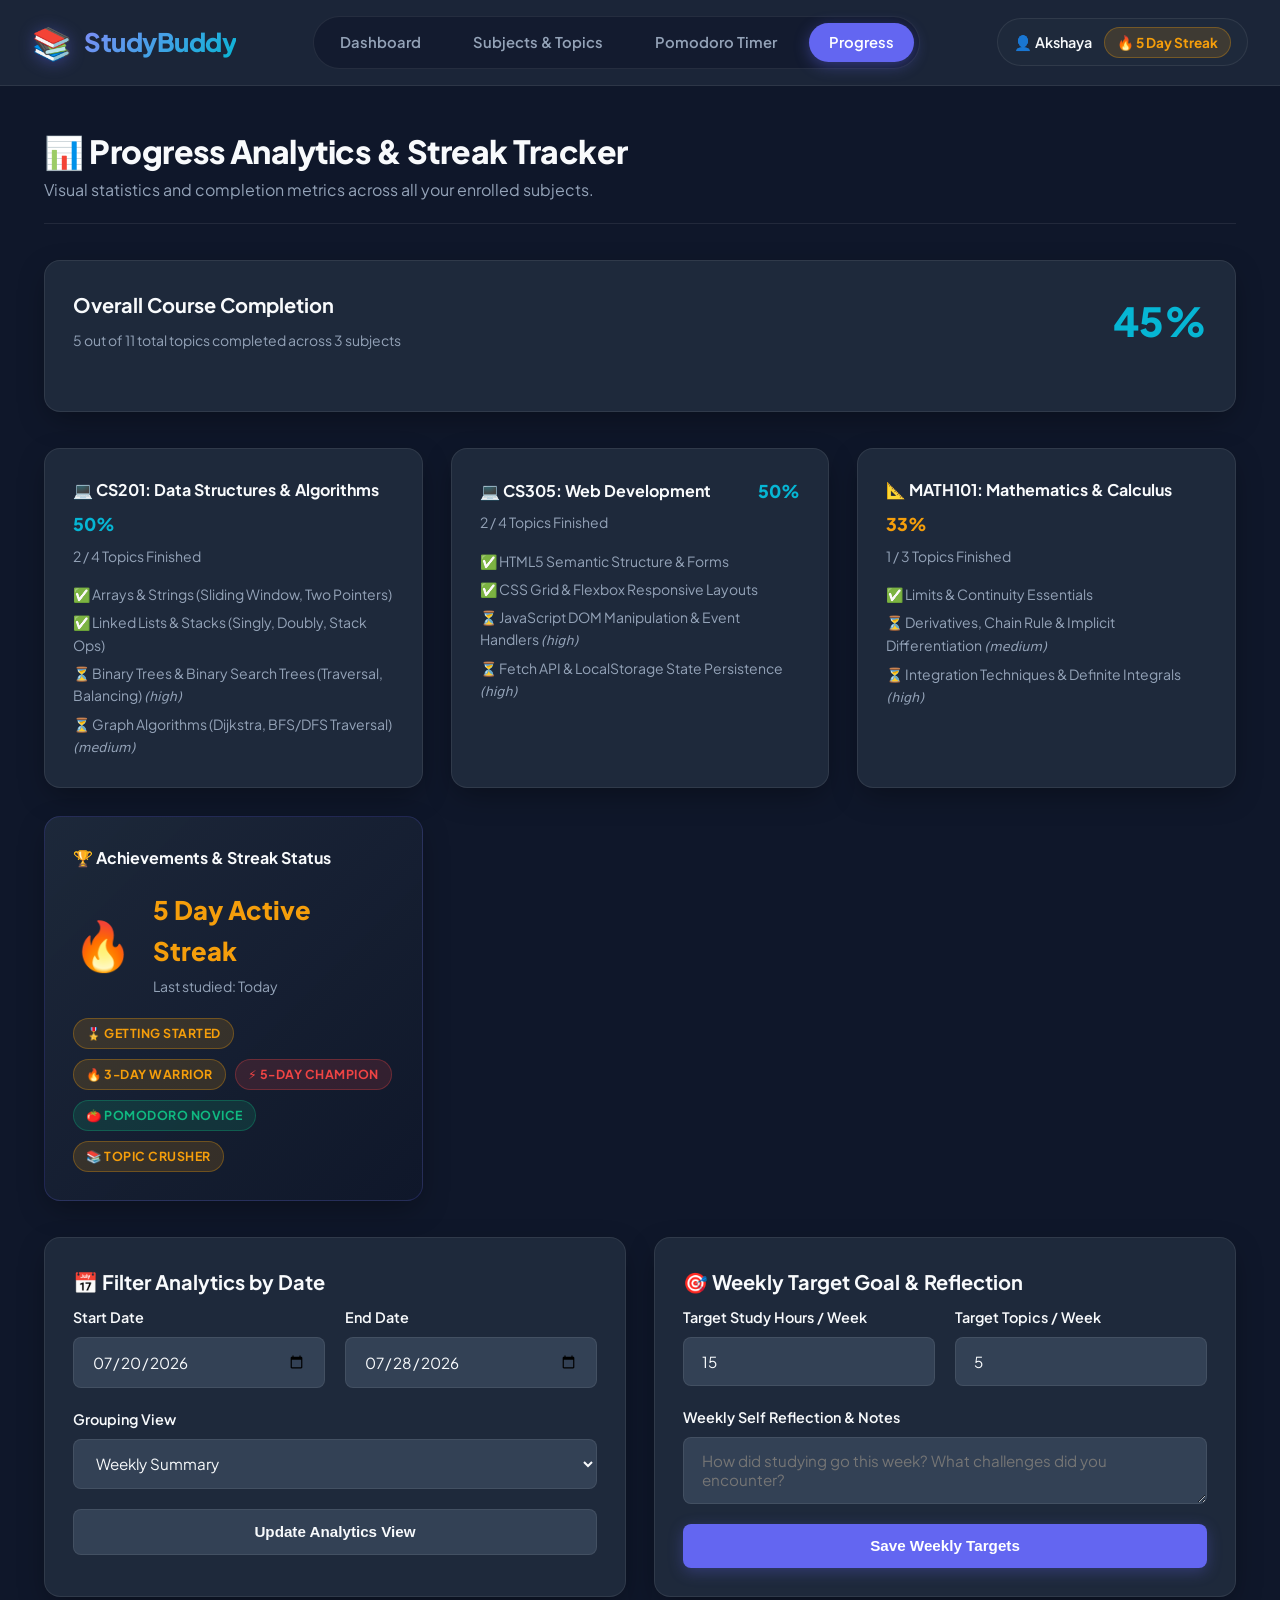
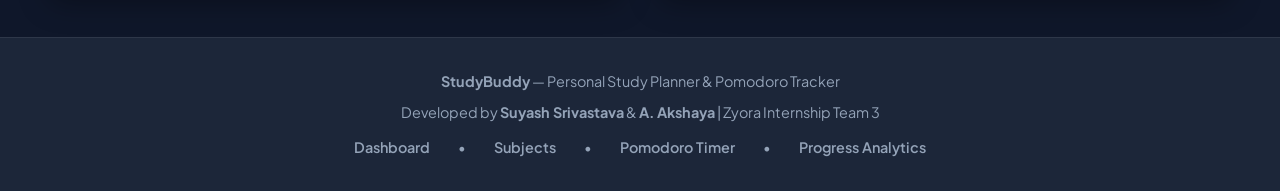
==== commit 8b3ed716: "Day 3: Add full JavaScript interactivity across all 4 pages - forms, localStorage, toast notificatio" ====
--- a/pages/progress.html
+++ b/pages/progress.html
@@ -45,13 +45,13 @@
       <div class="progress-summary-header">
         <div>
           <h3>Overall Course Completion</h3>
-          <p class="section-subtext">5 out of 11 total topics completed across 3 subjects</p>
-        </div>
-        <div class="progress-percentage-large">45%</div>
+          <p class="section-subtext" id="overall-subtext">5 out of 11 total topics completed across 3 subjects</p>
+        </div>
+        <div class="progress-percentage-large" id="overall-pct">45%</div>
       </div>
 
       <div class="progress-bar-bg progress-bar-large">
-        <div class="progress-bar-fill progress-fill-45"></div>
+        <div class="progress-bar-fill progress-fill-45" id="overall-bar-fill"></div>
       </div>
     </section>
 
@@ -112,16 +112,16 @@
       </article>
 
       <!-- Streak & Badges Card -->
-      <article class="card achievement-card">
+      <article class="card achievement-card" id="streak-achievements-card">
         <h4>🏆 Achievements & Streak Status</h4>
         <div class="streak-banner">
           <div class="streak-icon">🔥</div>
           <div>
-            <div class="streak-title">5 Day Active Streak</div>
-            <p class="section-subtext">Last studied: Today at 02:00 PM</p>
-          </div>
-        </div>
-        <div class="badge-row">
+            <div class="streak-title" id="streak-count">5 Day Active Streak</div>
+            <p class="section-subtext">Last studied: Today</p>
+          </div>
+        </div>
+        <div class="badge-row" id="achievement-badge-row">
           <span class="badge badge-medium">🎖️ 5-Day Warrior</span>
           <span class="badge badge-low">🍅 Pomodoro Novice</span>
           <span class="badge badge-high">📚 Topic Crusher</span>
@@ -202,6 +202,7 @@
       <a href="progress.html">Progress Analytics</a>
     </div>
   </footer>
-
+  <script src="../js/script.js"></script>
+  <script src="../js/progress.js"></script>
 </body>
 </html>
--- a/css/style.css
+++ b/css/style.css
@@ -716,3 +716,241 @@
     width: 100%;
   }
 }
+
+/* ==========================================================================
+   Day 3 — Interactive States: Toasts, Errors, Empty States, JS Elements
+   ========================================================================== */
+
+/* --- Toast Notifications --- */
+.toast {
+  position: fixed;
+  bottom: 2rem;
+  right: 2rem;
+  display: flex;
+  align-items: center;
+  gap: 0.75rem;
+  background: var(--bg-card);
+  border: 1px solid var(--border);
+  border-radius: var(--radius-sm);
+  padding: 1rem 1.25rem;
+  box-shadow: 0 20px 50px rgba(0, 0, 0, 0.4);
+  max-width: 380px;
+  min-width: 280px;
+  z-index: 9999;
+  transform: translateX(110%);
+  transition: transform 0.35s cubic-bezier(0.4, 0, 0.2, 1);
+  font-size: 0.95rem;
+  font-weight: 600;
+}
+
+.toast.toast-visible {
+  transform: translateX(0);
+}
+
+.toast-success { border-left: 4px solid var(--success); }
+.toast-error   { border-left: 4px solid var(--danger);  }
+.toast-info    { border-left: 4px solid var(--secondary); }
+
+.toast-icon { font-size: 1.2rem; flex-shrink: 0; }
+
+.toast-message { flex: 1; color: var(--text); line-height: 1.4; }
+
+.toast-close {
+  background: none;
+  border: none;
+  color: var(--text-muted);
+  cursor: pointer;
+  font-size: 1rem;
+  padding: 0.2rem;
+  border-radius: 4px;
+  transition: var(--transition);
+  flex-shrink: 0;
+}
+
+.toast-close:hover { color: var(--text); background: var(--bg-input); }
+
+/* --- Field Error States --- */
+.field-error {
+  border-color: var(--danger) !important;
+  box-shadow: 0 0 0 3px rgba(239, 68, 68, 0.2) !important;
+}
+
+.field-error-msg {
+  display: block;
+  color: var(--danger);
+  font-size: 0.82rem;
+  font-weight: 600;
+  margin-top: 0.3rem;
+  padding-left: 0.2rem;
+  animation: slideIn 0.2s ease;
+}
+
+@keyframes slideIn {
+  from { opacity: 0; transform: translateY(-6px); }
+  to   { opacity: 1; transform: translateY(0); }
+}
+
+/* --- Completed Topic Strikethrough --- */
+.completed-text {
+  text-decoration: line-through;
+  color: var(--text-muted);
+  opacity: 0.75;
+}
+
+/* --- Empty State Components --- */
+.empty-state {
+  list-style: none;
+  display: flex;
+  flex-direction: column;
+  align-items: center;
+  gap: 0.75rem;
+  padding: 2.5rem 1rem;
+  color: var(--text-muted);
+  text-align: center;
+  border: 2px dashed var(--border);
+  border-radius: var(--radius-sm);
+}
+
+.empty-state span { font-size: 2.5rem; }
+.empty-state p    { font-size: 0.95rem; }
+
+.empty-state-card {
+  background: var(--bg-card);
+  border: 2px dashed var(--border);
+  border-radius: var(--radius);
+  padding: 3rem 1rem;
+  text-align: center;
+  color: var(--text-muted);
+  display: flex;
+  flex-direction: column;
+  align-items: center;
+  gap: 1rem;
+}
+
+.empty-state-card span { font-size: 2.5rem; }
+
+.empty-state-row td {
+  text-align: center;
+  color: var(--text-muted);
+  padding: 2rem !important;
+  font-style: italic;
+}
+
+/* --- Subject & Progress Card Page-Specific --- */
+.subject-card-stack {
+  display: flex;
+  flex-direction: column;
+  gap: 1.5rem;
+}
+
+.subject-card-header {
+  display: flex;
+  justify-content: space-between;
+  align-items: flex-start;
+  gap: 1rem;
+  margin-bottom: 0.5rem;
+  flex-wrap: wrap;
+}
+
+.section-subtext {
+  color: var(--text-muted);
+  font-size: 0.875rem;
+  margin-top: 0.2rem;
+}
+
+.filter-form-row {
+  align-items: flex-end;
+  flex-wrap: wrap;
+}
+
+.flex-2 { flex: 2; }
+
+/* --- Progress Page --- */
+.progress-summary-header {
+  display: flex;
+  justify-content: space-between;
+  align-items: center;
+  flex-wrap: wrap;
+  gap: 1rem;
+  margin-bottom: 1rem;
+}
+
+.progress-percentage-large {
+  font-size: 2.5rem;
+  font-weight: 800;
+  color: var(--secondary);
+}
+
+.progress-card-header {
+  display: flex;
+  justify-content: space-between;
+  align-items: center;
+  margin-bottom: 0.4rem;
+  flex-wrap: wrap;
+  gap: 0.5rem;
+}
+
+.progress-badge-primary  { font-weight: 800; color: var(--primary);   font-size: 1.1rem; }
+.progress-badge-secondary { font-weight: 800; color: var(--secondary); font-size: 1.1rem; }
+.progress-badge-accent   { font-weight: 800; color: var(--accent);    font-size: 1.1rem; }
+
+.progress-topic-breakdown {
+  list-style: none;
+  margin-top: 1rem;
+  font-size: 0.875rem;
+  color: var(--text-muted);
+  display: flex;
+  flex-direction: column;
+  gap: 0.35rem;
+}
+
+.achievement-card {
+  background: linear-gradient(135deg, rgba(30, 41, 59, 0.95), #0f172a);
+  border: 1px solid rgba(99, 102, 241, 0.2);
+}
+
+.streak-banner {
+  display: flex;
+  gap: 1.25rem;
+  align-items: center;
+  margin: 1.25rem 0;
+}
+
+.streak-icon { font-size: 3rem; animation: pulse-glow 3s infinite alternate; }
+
+.streak-title {
+  font-size: 1.6rem;
+  font-weight: 800;
+  color: var(--accent);
+}
+
+.badge-row {
+  display: flex;
+  gap: 0.6rem;
+  flex-wrap: wrap;
+  margin-top: 0.75rem;
+}
+
+/* --- Delete Topic Button --- */
+.delete-topic-btn:hover {
+  color: var(--danger) !important;
+  background: rgba(239, 68, 68, 0.1) !important;
+  border-radius: 4px;
+}
+
+/* --- Progress Bar Variants --- */
+.progress-fill-45 { width: 45%; }
+.progress-fill-50 { width: 50%; }
+.progress-fill-33 { width: 33%; }
+.progress-bar-large { height: 14px !important; }
+.progress-cyan  { background: linear-gradient(90deg, #06b6d4, #10b981) !important; }
+.progress-amber { background: linear-gradient(90deg, #f59e0b, #ef4444) !important; }
+
+@media (max-width: 480px) {
+  .toast {
+    bottom: 1rem;
+    right: 1rem;
+    left: 1rem;
+    max-width: none;
+  }
+}
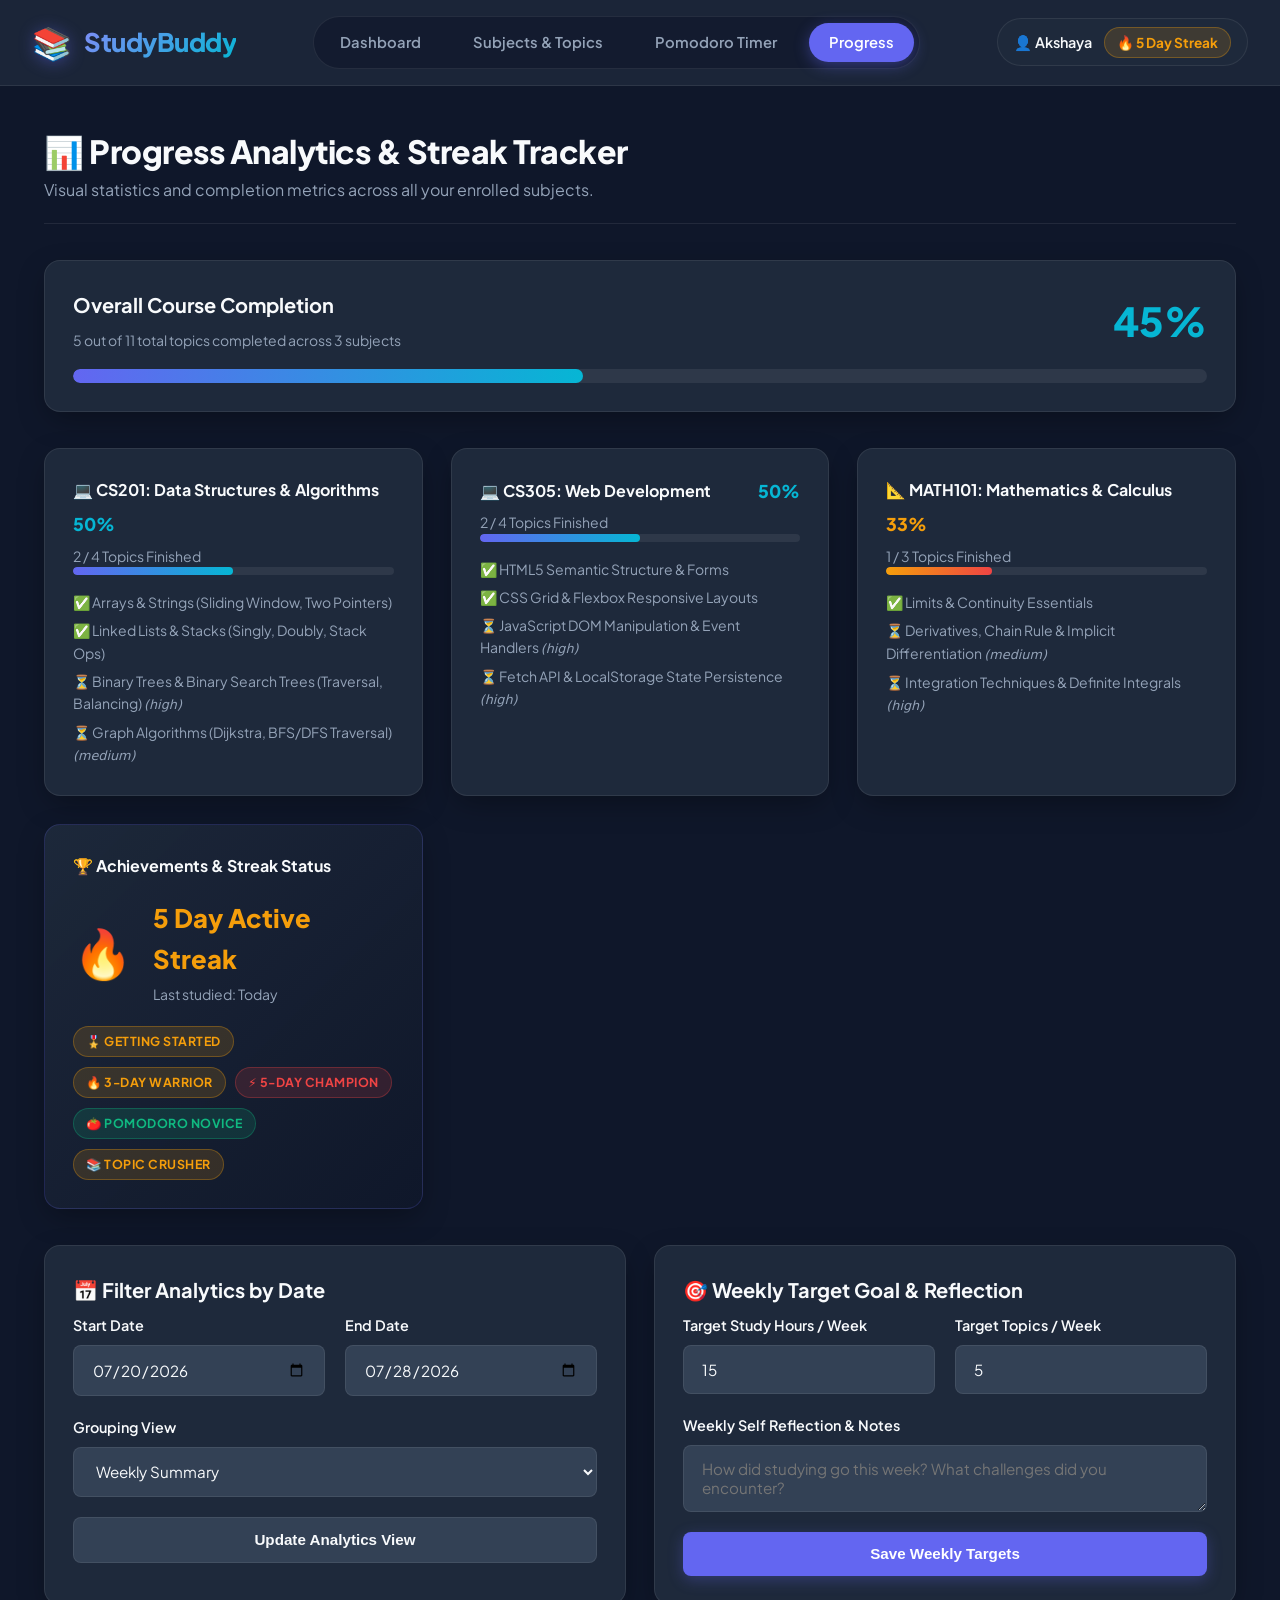
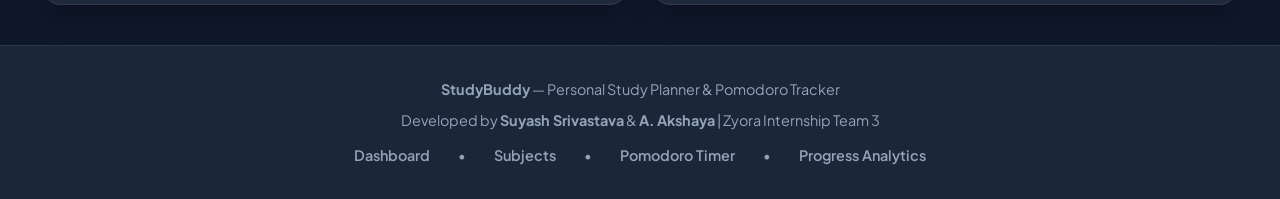
==== commit a794dd0c: "feat: mobile optimization — hamburger nav, responsive breakpoints, touch UX" ====
--- a/pages/progress.html
+++ b/pages/progress.html
@@ -15,7 +15,12 @@
       <span>📚</span>
       <h1>StudyBuddy</h1>
     </div>
-    <nav aria-label="Main Navigation">
+    <button class="nav-toggle" id="nav-toggle" aria-label="Toggle navigation" aria-expanded="false">
+      <span></span>
+      <span></span>
+      <span></span>
+    </button>
+    <nav aria-label="Main Navigation" id="main-nav">
       <ul>
         <li><a href="../index.html">Dashboard</a></li>
         <li><a href="subjects.html">Subjects & Topics</a></li>
--- a/css/style.css
+++ b/css/style.css
@@ -61,6 +61,49 @@
   -webkit-font-smoothing: antialiased;
 }
 
+/* --- Hamburger Menu Toggle --- */
+.nav-toggle {
+  display: none;
+  flex-direction: column;
+  justify-content: center;
+  gap: 5px;
+  width: 40px;
+  height: 40px;
+  background: none;
+  border: 1px solid var(--border);
+  border-radius: var(--radius-sm);
+  cursor: pointer;
+  padding: 8px;
+  flex-shrink: 0;
+  transition: var(--transition);
+}
+
+.nav-toggle:hover {
+  border-color: var(--primary);
+  background: var(--primary-light);
+}
+
+.nav-toggle span {
+  display: block;
+  width: 100%;
+  height: 2px;
+  background: var(--text);
+  border-radius: 2px;
+  transition: var(--transition);
+  transform-origin: center;
+}
+
+.nav-toggle.open span:nth-child(1) {
+  transform: translateY(7px) rotate(45deg);
+}
+.nav-toggle.open span:nth-child(2) {
+  opacity: 0;
+  transform: scaleX(0);
+}
+.nav-toggle.open span:nth-child(3) {
+  transform: translateY(-7px) rotate(-45deg);
+}
+
 /* --- Header & Navigation --- */
 header {
   background: rgba(30, 41, 59, 0.85);
@@ -653,59 +696,291 @@
   color: var(--primary);
 }
 
-/* --- Mobile & Tablet Responsiveness --- */
+/* ==========================================================================
+   Mobile & Tablet Responsiveness — Full Overhaul
+   ========================================================================== */
+
+/* --- Tablet (≤ 900px): tighten nav spacing --- */
+@media (max-width: 900px) {
+  nav a {
+    padding: 0.5rem 0.9rem;
+    font-size: 0.875rem;
+  }
+
+  .user-badge {
+    font-size: 0.82rem;
+    padding: 0.4rem 0.8rem;
+  }
+}
+
+/* --- Mobile (≤ 768px): Hamburger nav, stacked header --- */
 @media (max-width: 768px) {
+  /* Header becomes a two-row bar: logo+toggle on row 1, user-badge on row 2 */
   header {
-    padding: 1rem 1.25rem;
+    padding: 0.75rem 1rem;
+    flex-wrap: wrap;
+    gap: 0.75rem;
+  }
+
+  /* Show hamburger */
+  .nav-toggle {
+    display: flex;
+  }
+
+  /* Nav hidden by default — slides down when open */
+  nav {
+    order: 3;
+    width: 100%;
+    max-height: 0;
+    overflow: hidden;
+    transition: max-height 0.35s cubic-bezier(0.4, 0, 0.2, 1);
+  }
+
+  nav.nav-open {
+    max-height: 400px;
+  }
+
+  nav ul {
     flex-direction: column;
-    align-items: stretch;
-  }
-
-  .logo-area {
-    justify-content: center;
-  }
-
-  nav ul {
-    justify-content: center;
+    border-radius: var(--radius-sm);
+    gap: 0.35rem;
+    padding: 0.5rem;
+    margin-top: 0.5rem;
     width: 100%;
-  }
-
+    background: rgba(15, 23, 42, 0.95);
+  }
+
+  nav a {
+    display: block;
+    text-align: left;
+    padding: 0.85rem 1.1rem;
+    border-radius: 8px;
+    font-size: 0.95rem;
+    min-height: 44px;
+    display: flex;
+    align-items: center;
+  }
+
+  /* User badge fills remaining space beside logo */
   .user-badge {
-    justify-content: center;
-  }
-
+    margin-left: auto;
+    font-size: 0.82rem;
+    padding: 0.4rem 0.75rem;
+    gap: 0.5rem;
+  }
+
+  .streak-pill {
+    font-size: 0.78rem;
+    padding: 0.2rem 0.55rem;
+  }
+
+  /* Main content */
   main {
-    padding: 1.5rem 1rem;
+    padding: 1.25rem 1rem;
     gap: 1.5rem;
   }
 
-  .timer-clock {
-    font-size: 4rem;
-  }
-
+  /* All grids go single column */
   .grid-2, .grid-4 {
     grid-template-columns: 1fr;
   }
 
+  /* Welcome banner stacks */
   #welcome-banner {
     flex-direction: column;
     align-items: stretch;
     text-align: center;
+    padding: 1.5rem;
+  }
+
+  #welcome-banner h2 {
+    font-size: 1.45rem;
   }
 
   #welcome-banner .btn {
     width: 100%;
   }
-}
-
+
+  /* Page header typography */
+  .page-header h2 {
+    font-size: 1.5rem;
+  }
+
+  /* Stat cards */
+  .stat-card {
+    padding: 1.1rem 1.25rem;
+    gap: 1rem;
+  }
+
+  .stat-value {
+    font-size: 1.5rem;
+  }
+
+  .stat-icon {
+    width: 48px;
+    height: 48px;
+    font-size: 1.75rem;
+  }
+
+  /* Cards */
+  .card {
+    padding: 1.25rem;
+  }
+
+  /* Timer */
+  .timer-clock {
+    font-size: 3.75rem;
+    letter-spacing: 2px;
+  }
+
+  .timer-box {
+    padding: 2rem 1.25rem;
+  }
+
+  .timer-mode-group {
+    gap: 0.6rem;
+  }
+
+  .timer-mode-group .btn {
+    padding: 0.6rem 0.9rem;
+    font-size: 0.82rem;
+  }
+
+  .timer-controls {
+    gap: 0.75rem;
+  }
+
+  .timer-controls .btn {
+    width: auto;
+    flex: 1;
+    padding: 0.85rem 0.75rem;
+    font-size: 0.9rem;
+  }
+
+  /* Subject search bar: stack vertically */
+  #subject-search-bar .form-row {
+    flex-direction: column;
+  }
+
+  .filter-form-row .form-group {
+    min-width: 0;
+  }
+
+  /* Form rows: allow wrapping to single column */
+  .form-row {
+    flex-direction: column;
+    gap: 1rem;
+  }
+
+  .form-row .form-group {
+    min-width: 0;
+    flex: 1 1 100%;
+  }
+
+  /* Subject card header */
+  .subject-card-header {
+    flex-direction: column;
+    align-items: flex-start;
+    gap: 0.5rem;
+  }
+
+  /* Topic items: shrink badge area */
+  .topic-item {
+    padding: 0.85rem 1rem;
+    gap: 0.5rem;
+    flex-wrap: wrap;
+  }
+
+  /* Progress summary */
+  .progress-summary-header {
+    flex-direction: column;
+    align-items: flex-start;
+    gap: 0.5rem;
+  }
+
+  .progress-percentage-large {
+    font-size: 2rem;
+  }
+
+  .streak-title {
+    font-size: 1.3rem;
+  }
+
+  /* Footer links wrap properly */
+  .footer-links {
+    gap: 1rem;
+    flex-wrap: wrap;
+    justify-content: center;
+  }
+
+  footer {
+    padding: 1.5rem 1rem;
+  }
+}
+
+/* --- Small Mobile (≤ 480px): fine-tune for 375px phones --- */
 @media (max-width: 480px) {
-  nav ul {
+  header {
+    padding: 0.65rem 0.875rem;
+  }
+
+  .logo-area h1 {
+    font-size: 1.35rem;
+  }
+
+  .logo-area span {
+    font-size: 1.6rem;
+  }
+
+  .user-badge > span:first-child {
+    display: none; /* hide name, keep streak pill only */
+  }
+
+  main {
+    padding: 1rem 0.875rem;
+    gap: 1.25rem;
+  }
+
+  .card {
+    padding: 1rem;
+    border-radius: 12px;
+  }
+
+  #welcome-banner h2 {
+    font-size: 1.25rem;
+  }
+
+  #welcome-banner p {
+    font-size: 0.9rem;
+  }
+
+  .page-header h2 {
+    font-size: 1.3rem;
+  }
+
+  .stat-value {
+    font-size: 1.35rem;
+  }
+
+  .stat-label {
+    font-size: 0.8rem;
+  }
+
+  .timer-clock {
+    font-size: 3.2rem;
+    letter-spacing: 1px;
+  }
+
+  .timer-mode-group {
     flex-direction: column;
-    border-radius: var(--radius-sm);
-  }
-
-  nav a {
-    text-align: center;
+    gap: 0.5rem;
+  }
+
+  .timer-mode-group .btn {
+    width: 100%;
+    padding: 0.75rem 1rem;
+    font-size: 0.9rem;
+    border-radius: 10px;
   }
 
   .timer-controls {
@@ -714,6 +989,58 @@
 
   .timer-controls .btn {
     width: 100%;
+    flex: none;
+  }
+
+  .badge {
+    font-size: 0.7rem;
+    padding: 0.25rem 0.6rem;
+  }
+
+  .btn {
+    padding: 0.8rem 1.25rem;
+    font-size: 0.9rem;
+  }
+
+  .footer-links {
+    flex-direction: column;
+    gap: 0.65rem;
+    align-items: center;
+  }
+
+  /* Toast: full-width at bottom */
+  .toast {
+    bottom: 1rem;
+    right: 0.75rem;
+    left: 0.75rem;
+    max-width: none;
+    min-width: 0;
+  }
+
+  /* Table: allow scroll on very small screens */
+  .table-wrapper {
+    font-size: 0.82rem;
+  }
+
+  .session-table th,
+  .session-table td {
+    padding: 0.75rem 0.75rem;
+  }
+}
+
+/* --- Very small (≤ 360px): last resort adjustments --- */
+@media (max-width: 360px) {
+  .logo-area h1 {
+    font-size: 1.2rem;
+  }
+
+  .timer-clock {
+    font-size: 2.75rem;
+  }
+
+  nav a {
+    font-size: 0.875rem;
+    padding: 0.75rem 1rem;
   }
 }
 
@@ -946,11 +1273,160 @@
 .progress-cyan  { background: linear-gradient(90deg, #06b6d4, #10b981) !important; }
 .progress-amber { background: linear-gradient(90deg, #f59e0b, #ef4444) !important; }
 
-@media (max-width: 480px) {
-  .toast {
-    bottom: 1rem;
-    right: 1rem;
-    left: 1rem;
-    max-width: none;
-  }
-}
+/* Toast mobile styles handled in the mobile breakpoints above */
+
+/* ==========================================================================
+   Day 3 — Fetch API States: Loading Spinner, Quote Card, Offline Error
+   ========================================================================== */
+
+/* --- Spinner Animation --- */
+@keyframes spin {
+  from { transform: rotate(0deg); }
+  to   { transform: rotate(360deg); }
+}
+
+@keyframes fadeInUp {
+  from { opacity: 0; transform: translateY(12px); }
+  to   { opacity: 1; transform: translateY(0); }
+}
+
+.spinner {
+  display: inline-block;
+  width: 28px;
+  height: 28px;
+  border: 3px solid rgba(99, 102, 241, 0.2);
+  border-top-color: var(--primary);
+  border-radius: 50%;
+  animation: spin 0.75s linear infinite;
+  flex-shrink: 0;
+}
+
+/* --- Fetch Loading State --- */
+.fetch-loading {
+  display: flex;
+  align-items: center;
+  gap: 1rem;
+  color: var(--text-muted);
+  font-size: 0.95rem;
+  font-weight: 500;
+  padding: 0.5rem 0;
+}
+
+/* --- Quote Card (Success State) --- */
+.quote-card {
+  animation: fadeInUp 0.4s ease;
+}
+
+.quote-text {
+  font-size: 1.15rem;
+  font-weight: 600;
+  font-style: italic;
+  color: var(--text);
+  line-height: 1.65;
+  padding-left: 1.1rem;
+  border-left: 3px solid var(--primary);
+  margin-bottom: 0.75rem;
+}
+
+.quote-author {
+  font-size: 0.875rem;
+  font-weight: 600;
+  color: var(--secondary);
+}
+
+.quote-tags {
+  display: flex;
+  gap: 0.4rem;
+  flex-wrap: wrap;
+  margin-top: 0.6rem;
+}
+
+.quote-tag {
+  font-size: 0.72rem;
+  font-weight: 700;
+  letter-spacing: 0.5px;
+  text-transform: uppercase;
+  background: var(--primary-light);
+  color: var(--primary);
+  border: 1px solid rgba(99, 102, 241, 0.25);
+  padding: 0.2rem 0.6rem;
+  border-radius: 20px;
+}
+
+/* --- Fetch Error / Offline State --- */
+.fetch-error {
+  display: flex;
+  align-items: flex-start;
+  gap: 0.85rem;
+  background: rgba(239, 68, 68, 0.07);
+  border: 1px solid rgba(239, 68, 68, 0.2);
+  border-radius: var(--radius-sm);
+  padding: 1rem 1.25rem;
+  animation: fadeInUp 0.3s ease;
+}
+
+.fetch-error-icon {
+  font-size: 1.4rem;
+  flex-shrink: 0;
+  margin-top: 0.1rem;
+}
+
+.fetch-error-body p {
+  font-size: 0.9rem;
+  font-weight: 600;
+  color: var(--danger);
+  margin-bottom: 0.2rem;
+}
+
+.fetch-error-body small {
+  font-size: 0.8rem;
+  color: var(--text-muted);
+}
+
+.quote-refresh-btn {
+  display: inline-flex;
+  align-items: center;
+  gap: 0.4rem;
+  background: none;
+  border: 1px solid var(--border);
+  color: var(--text-muted);
+  font-size: 0.8rem;
+  font-weight: 600;
+  padding: 0.35rem 0.85rem;
+  border-radius: 20px;
+  cursor: pointer;
+  transition: var(--transition);
+  margin-top: 0.75rem;
+}
+
+.quote-refresh-btn:hover {
+  color: var(--text);
+  border-color: var(--primary);
+  background: var(--primary-light);
+}
+
+/* --- Quote of the Day Card Container --- */
+#quote-section {
+  border-left: 4px solid var(--primary);
+  background: linear-gradient(135deg, rgba(99, 102, 241, 0.05) 0%, var(--bg-card) 100%);
+}
+
+#quote-section h3 {
+  margin-bottom: 1rem;
+}
+
+/* --- Progress Bar Base (if missing) --- */
+.progress-bar-bg {
+  width: 100%;
+  height: 8px;
+  background: rgba(255, 255, 255, 0.07);
+  border-radius: 100px;
+  overflow: hidden;
+}
+
+.progress-bar-fill {
+  height: 100%;
+  background: linear-gradient(90deg, var(--primary), var(--secondary));
+  border-radius: 100px;
+  transition: width 0.6s cubic-bezier(0.4, 0, 0.2, 1);
+}
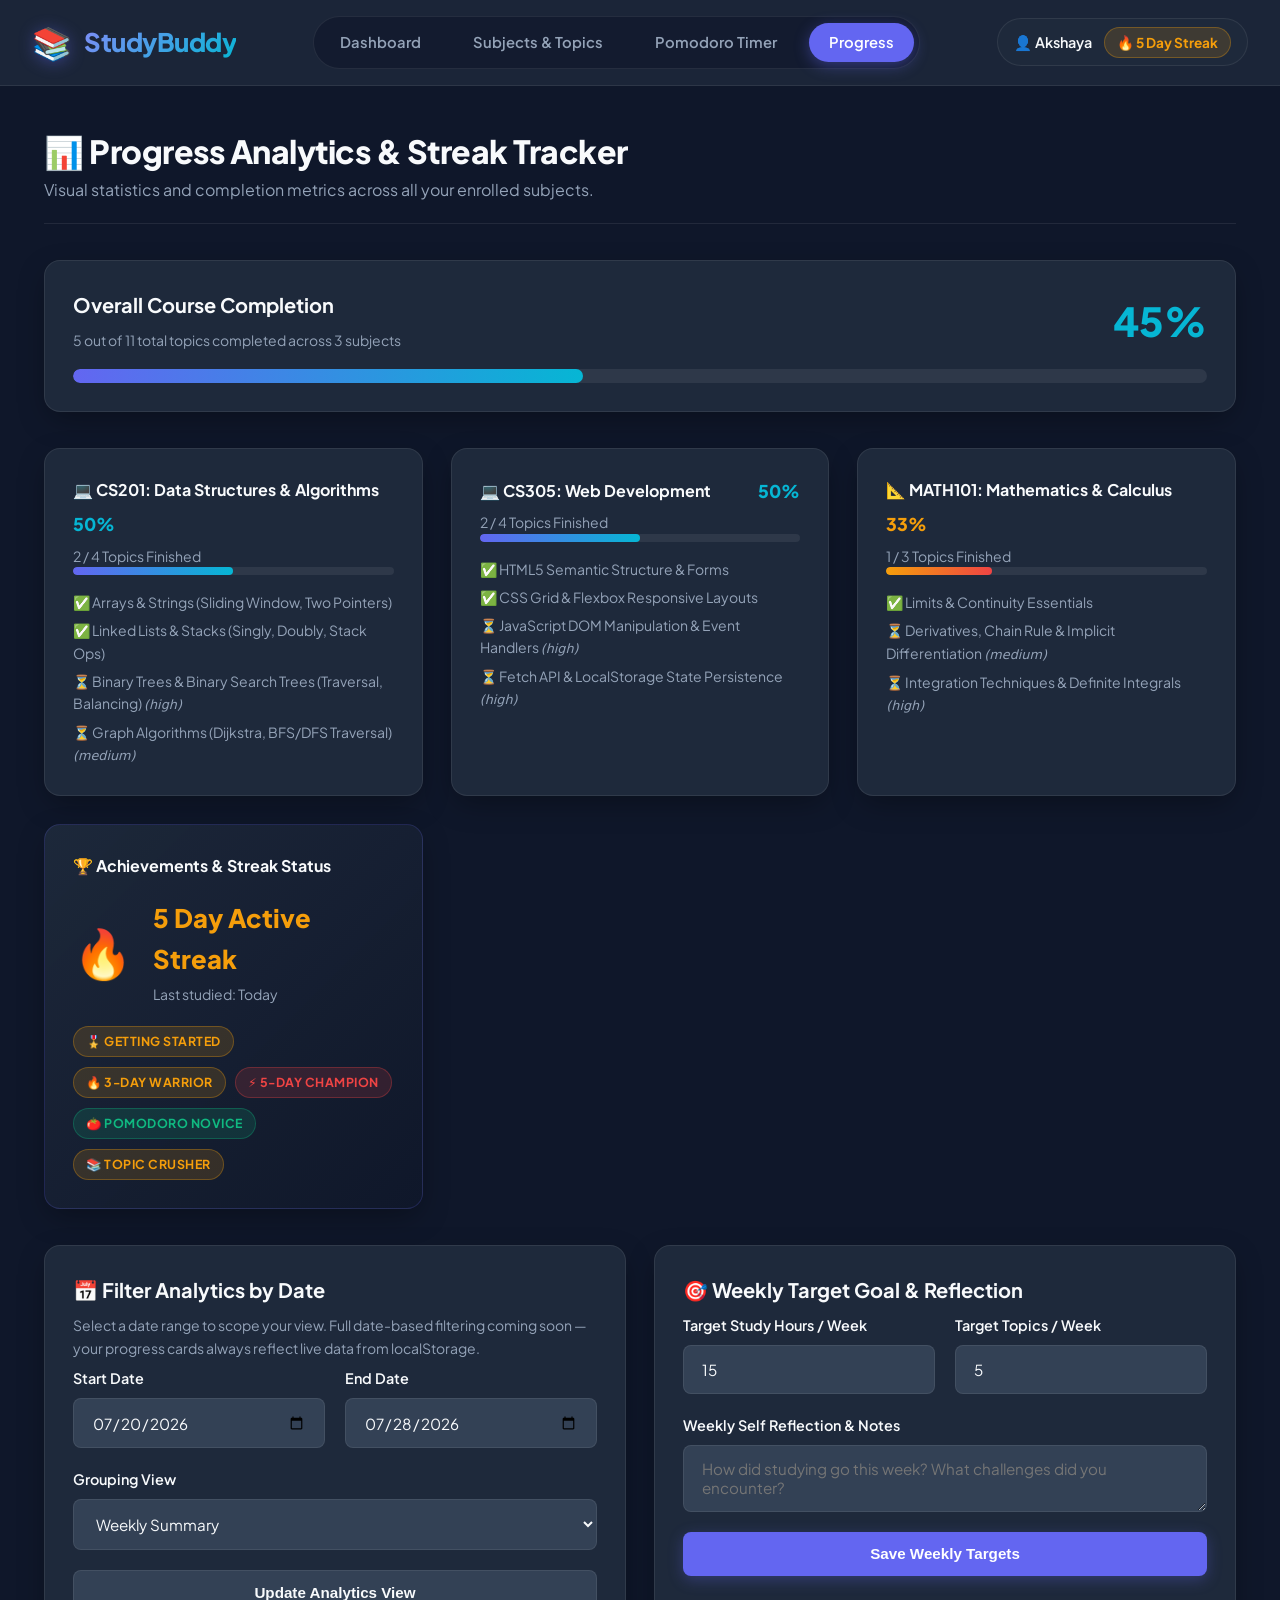
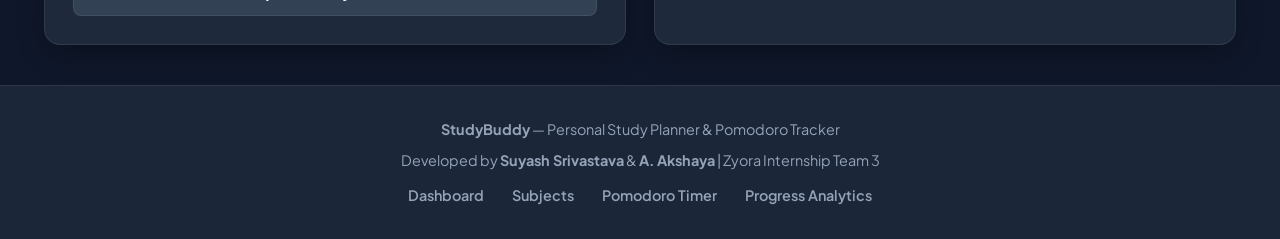
==== commit becf8509: "fix+polish+docs: bug fixes, UX polish, full README rewrite Bugs fixed: - timer.js: empty-state-row c" ====
--- a/pages/progress.html
+++ b/pages/progress.html
@@ -5,6 +5,7 @@
   <meta name="viewport" content="width=device-width, initial-scale=1.0">
   <title>Progress & Analytics — StudyBuddy</title>
   <meta name="description" content="Track study progress, view subject completion percentages, streak counter history, and set weekly learning targets.">
+  <link rel="icon" href="data:image/svg+xml,<svg xmlns=%22http://www.w3.org/2000/svg%22 viewBox=%220 0 100 100%22><text y=%22.9em%22 font-size=%2290%22>📚</text></svg>">
   <link rel="stylesheet" href="../css/style.css">
 </head>
 <body>
@@ -141,6 +142,7 @@
       <!-- Form 1: Progress Date Range Filter -->
       <section class="card" id="date-filter-card">
         <h3>📅 Filter Analytics by Date</h3>
+        <p class="section-subtext">Select a date range to scope your view. Full date-based filtering coming soon — your progress cards always reflect live data from localStorage.</p>
         <form id="progress-filter-form" action="#" method="GET">
           <div class="form-row">
             <div class="form-group">
@@ -201,9 +203,9 @@
     <p><strong>StudyBuddy</strong> — Personal Study Planner & Pomodoro Tracker</p>
     <p>Developed by <strong>Suyash Srivastava</strong> & <strong>A. Akshaya</strong> | Zyora Internship Team 3</p>
     <div class="footer-links">
-      <a href="../index.html">Dashboard</a> •
-      <a href="subjects.html">Subjects</a> •
-      <a href="timer.html">Pomodoro Timer</a> •
+      <a href="../index.html">Dashboard</a>
+      <a href="subjects.html">Subjects</a>
+      <a href="timer.html">Pomodoro Timer</a>
       <a href="progress.html">Progress Analytics</a>
     </div>
   </footer>
--- a/css/style.css
+++ b/css/style.css
@@ -250,6 +250,8 @@
 
 .card:hover {
   border-color: var(--border-hover);
+  box-shadow: 0 12px 32px -8px rgba(99, 102, 241, 0.18);
+  transform: translateY(-1px);
 }
 
 .card h3 {
@@ -696,6 +698,28 @@
   color: var(--primary);
 }
 
+/* --- Accessibility: focus-visible rings --- */
+a:focus-visible,
+button:focus-visible,
+input:focus-visible,
+select:focus-visible,
+textarea:focus-visible {
+  outline: 2px solid var(--primary);
+  outline-offset: 3px;
+  border-radius: 4px;
+}
+
+/* Remove default outline for mouse users, keep for keyboard */
+a:focus:not(:focus-visible),
+button:focus:not(:focus-visible) {
+  outline: none;
+}
+
+/* Scroll margin so sticky header doesn't cover anchor targets */
+[id] {
+  scroll-margin-top: 80px;
+}
+
 /* ==========================================================================
    Mobile & Tablet Responsiveness — Full Overhaul
    ========================================================================== */
@@ -751,14 +775,13 @@
   }
 
   nav a {
-    display: block;
+    display: flex;
+    align-items: center;
     text-align: left;
     padding: 0.85rem 1.1rem;
     border-radius: 8px;
     font-size: 0.95rem;
     min-height: 44px;
-    display: flex;
-    align-items: center;
   }
 
   /* User badge fills remaining space beside logo */
@@ -1163,6 +1186,17 @@
   font-style: italic;
 }
 
+/* Target the row itself when JS sets the class on <tr> */
+.empty-state-row {
+  text-align: center;
+}
+.empty-state-row td {
+  text-align: center;
+  color: var(--text-muted);
+  padding: 2rem !important;
+  font-style: italic;
+}
+
 /* --- Subject & Progress Card Page-Specific --- */
 .subject-card-stack {
   display: flex;
